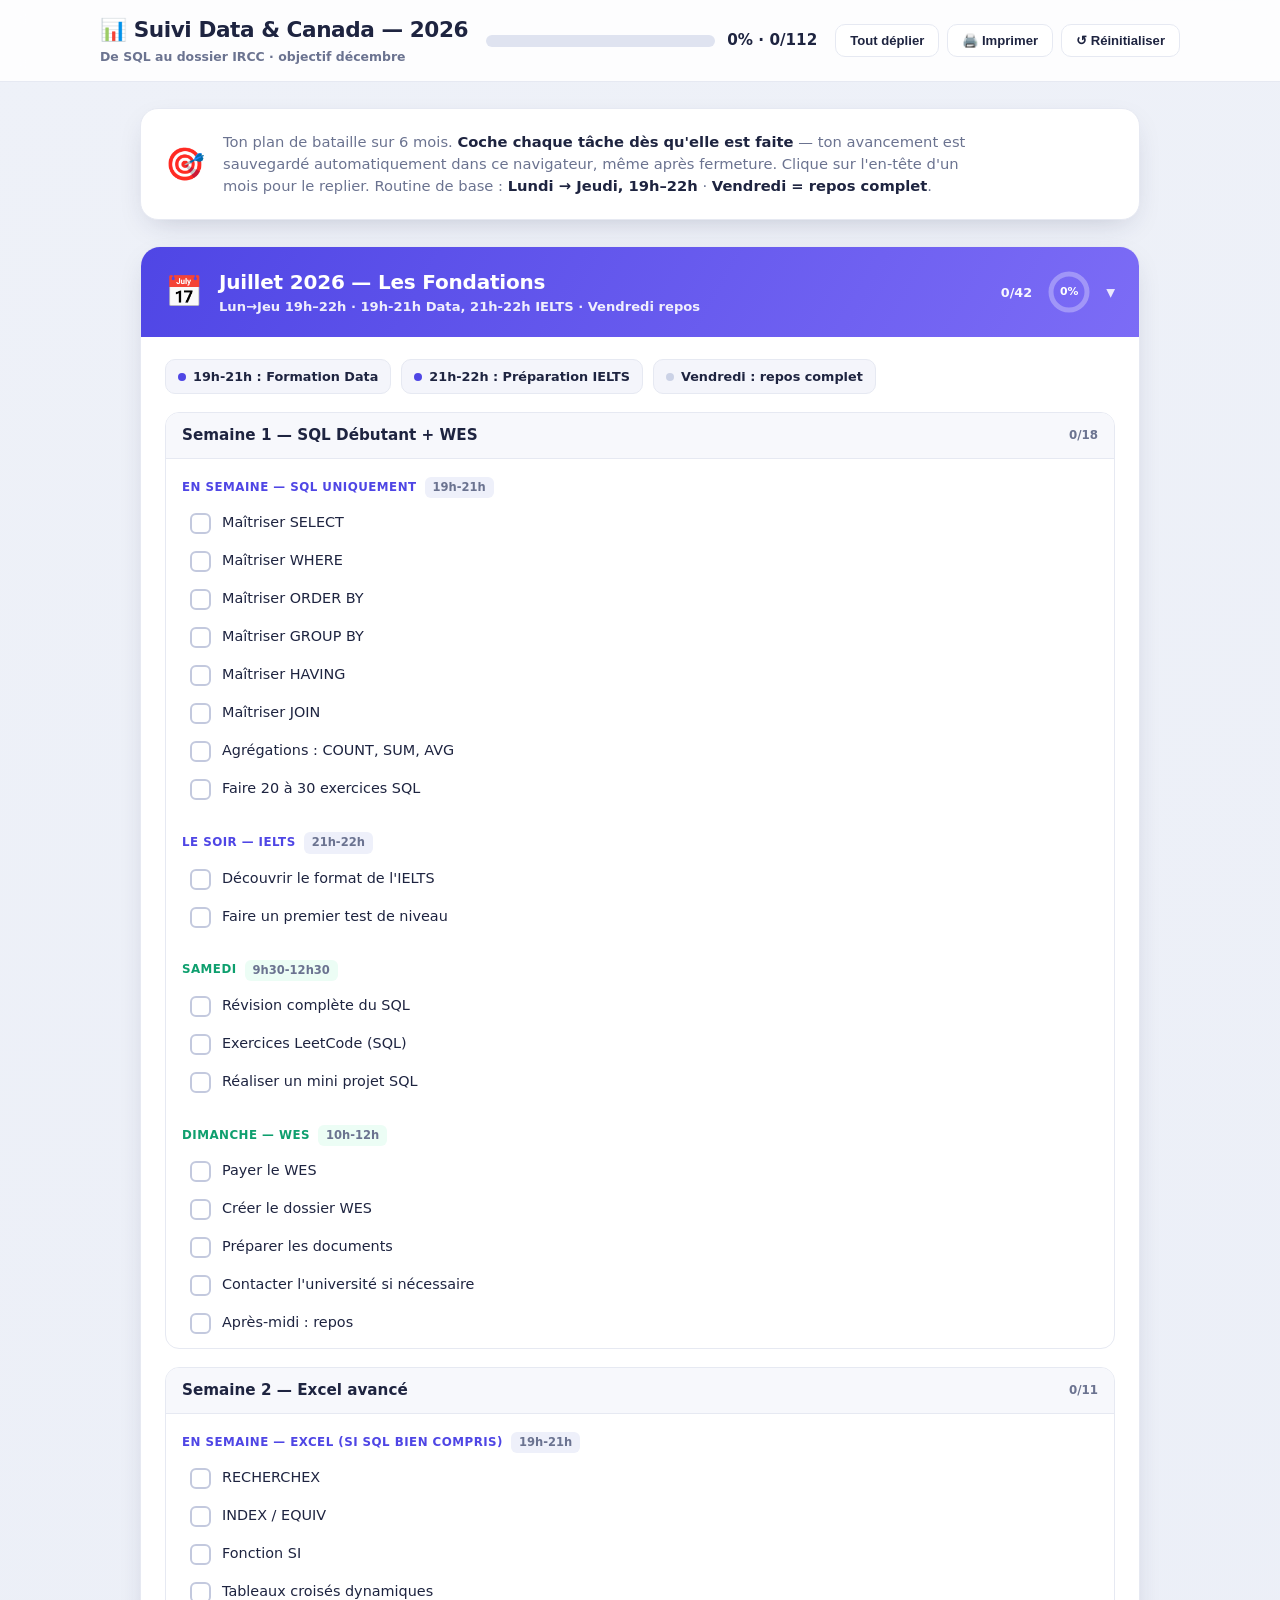
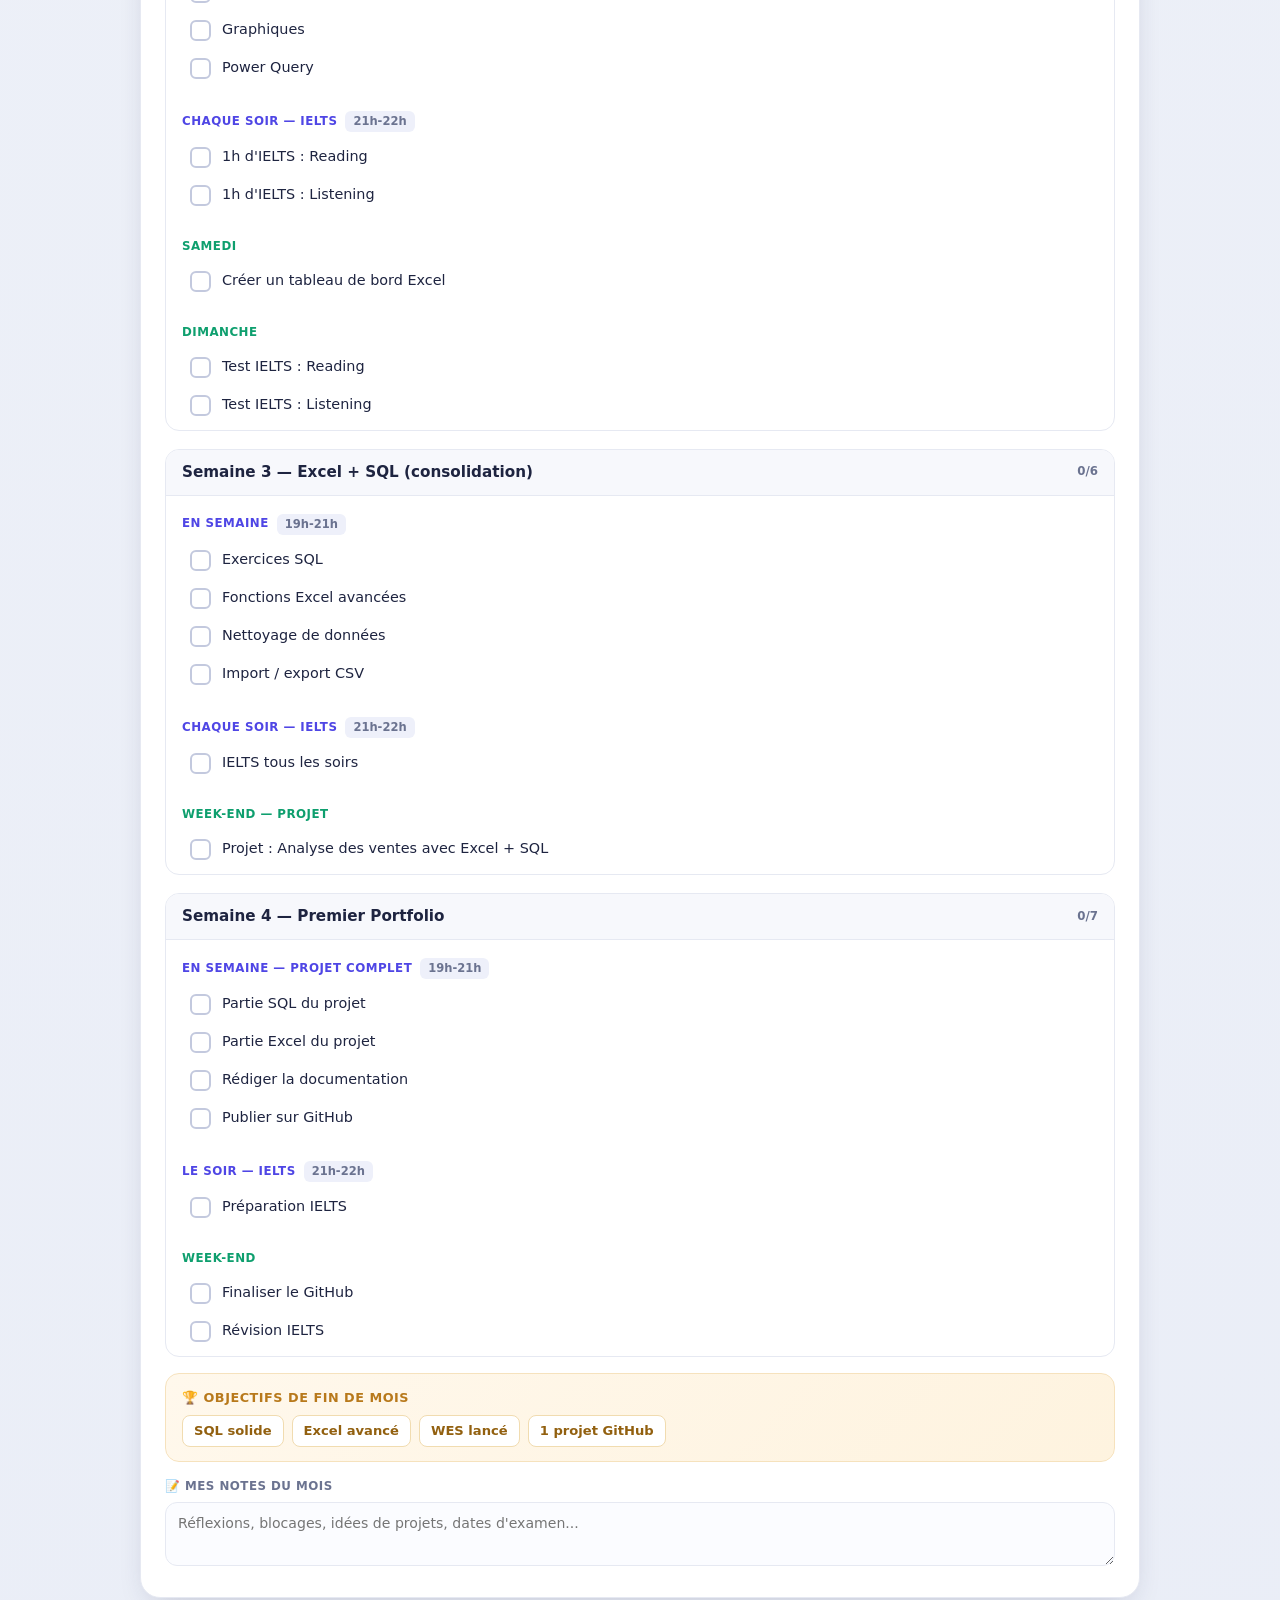
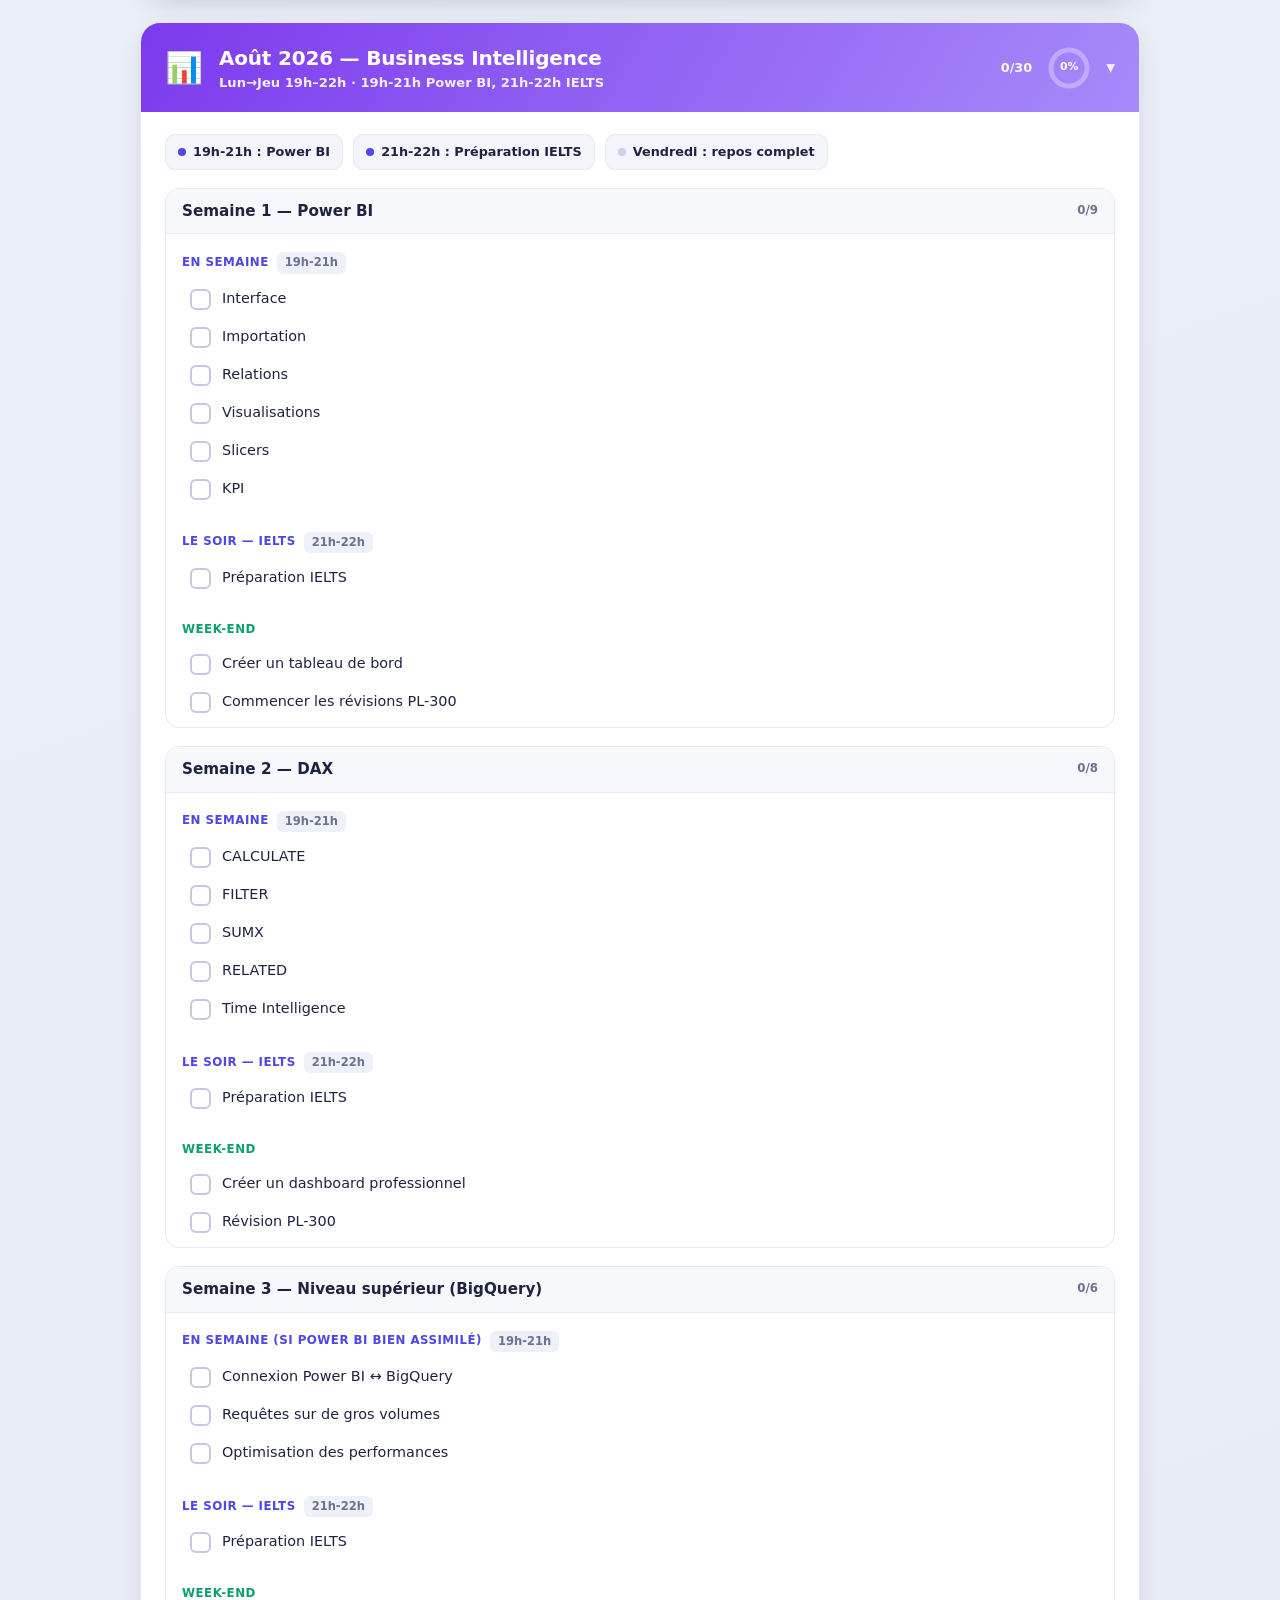
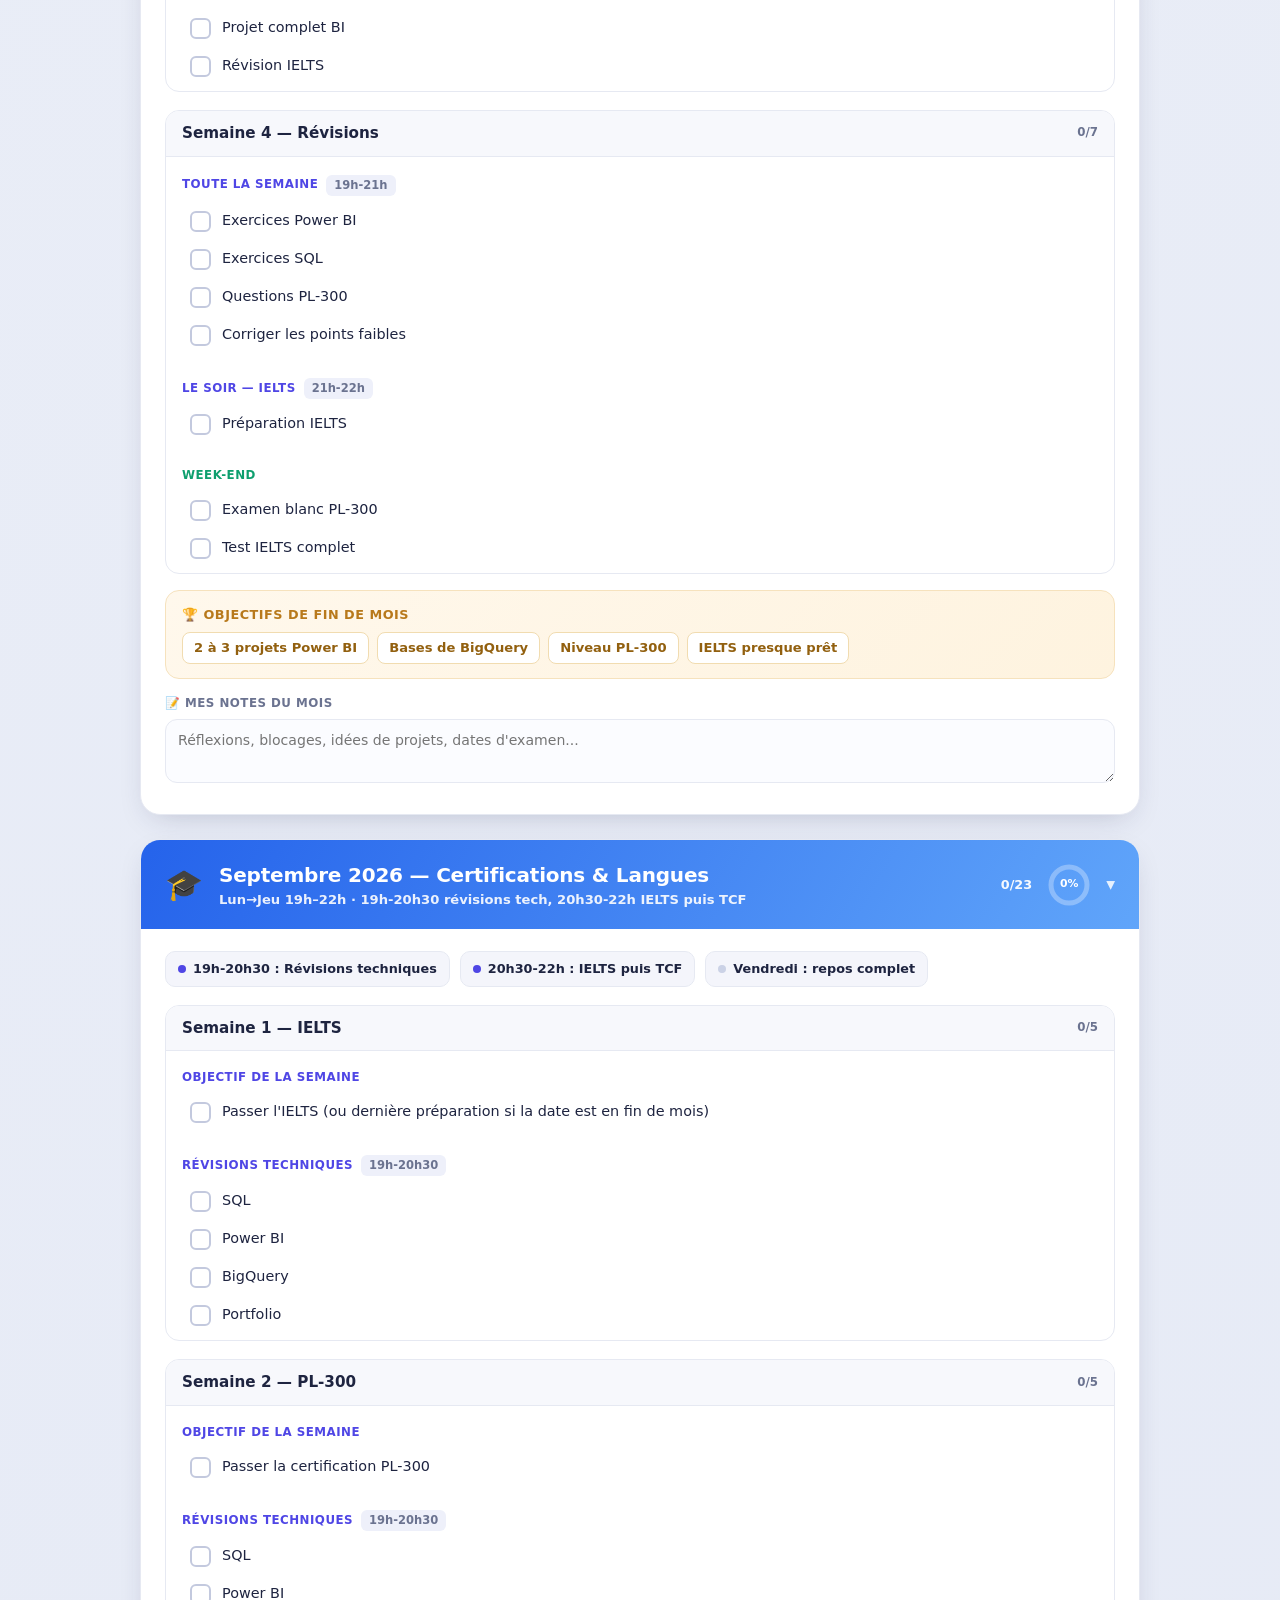
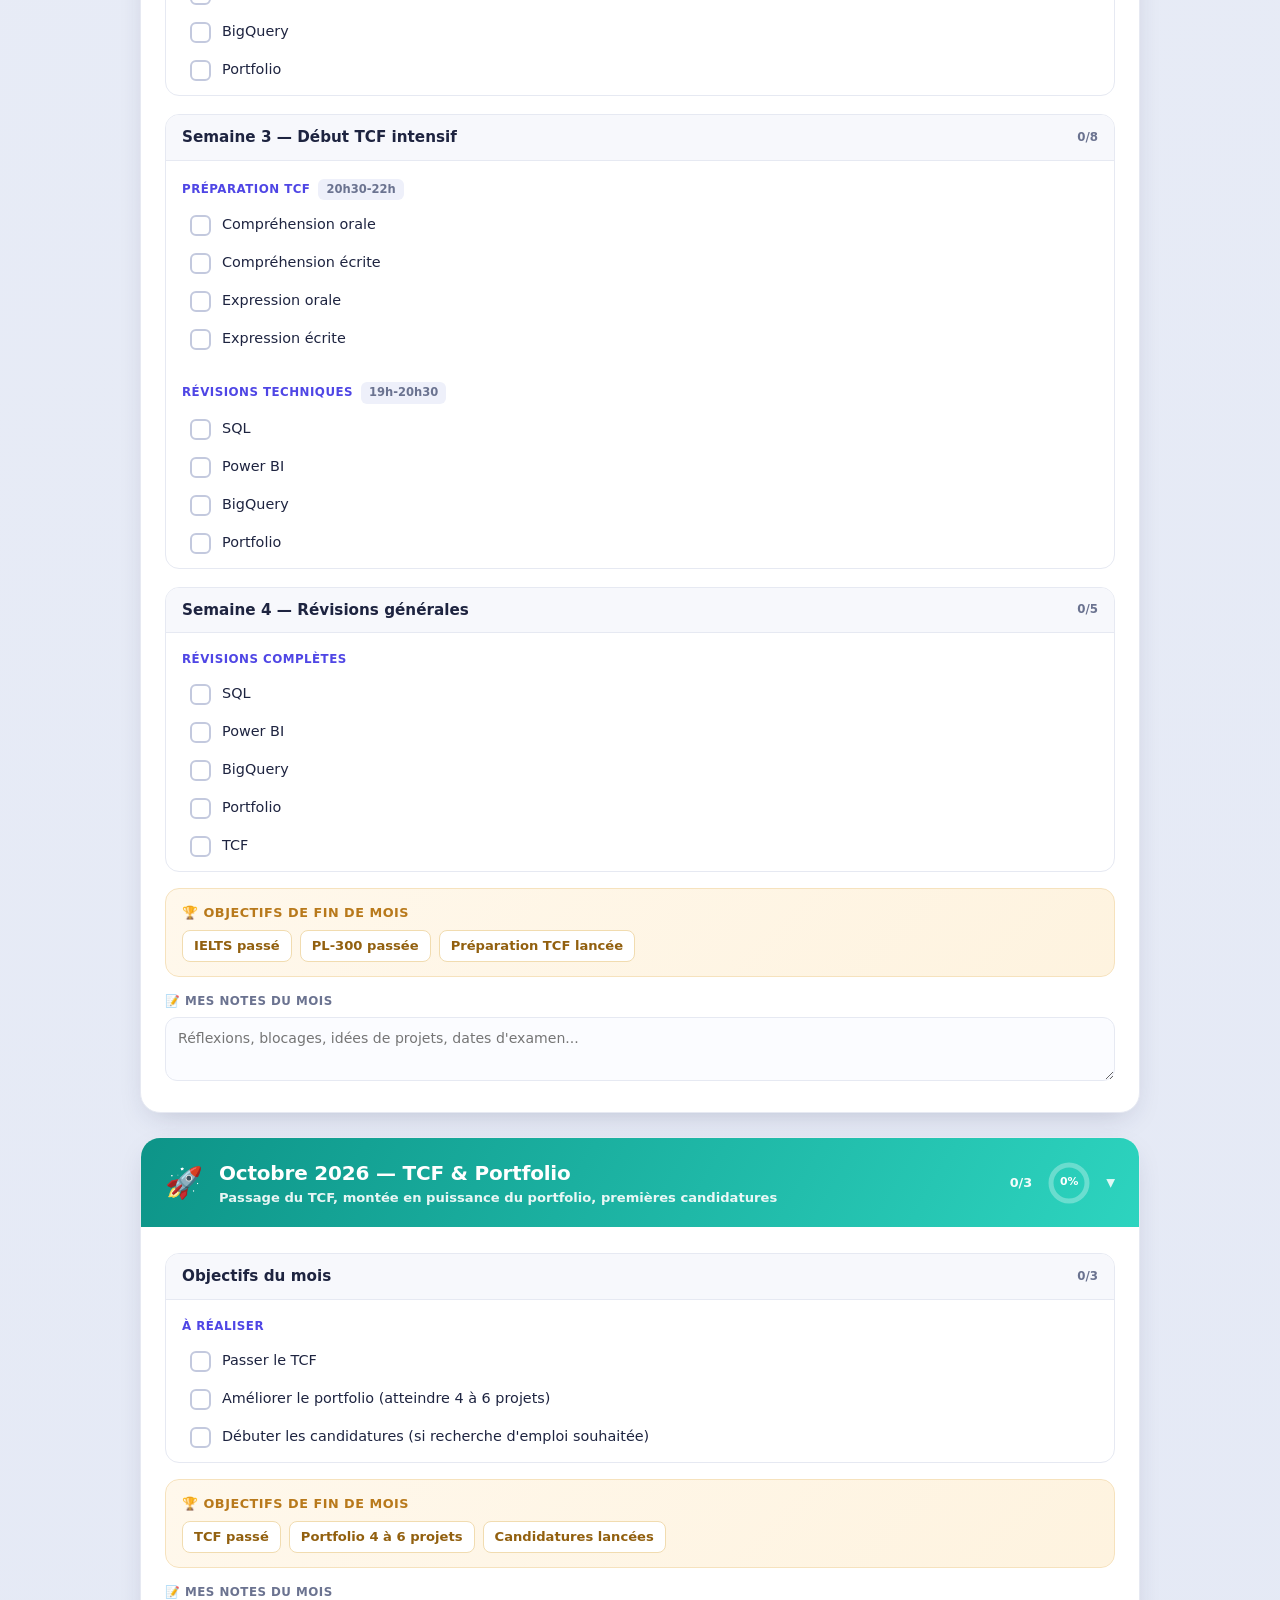
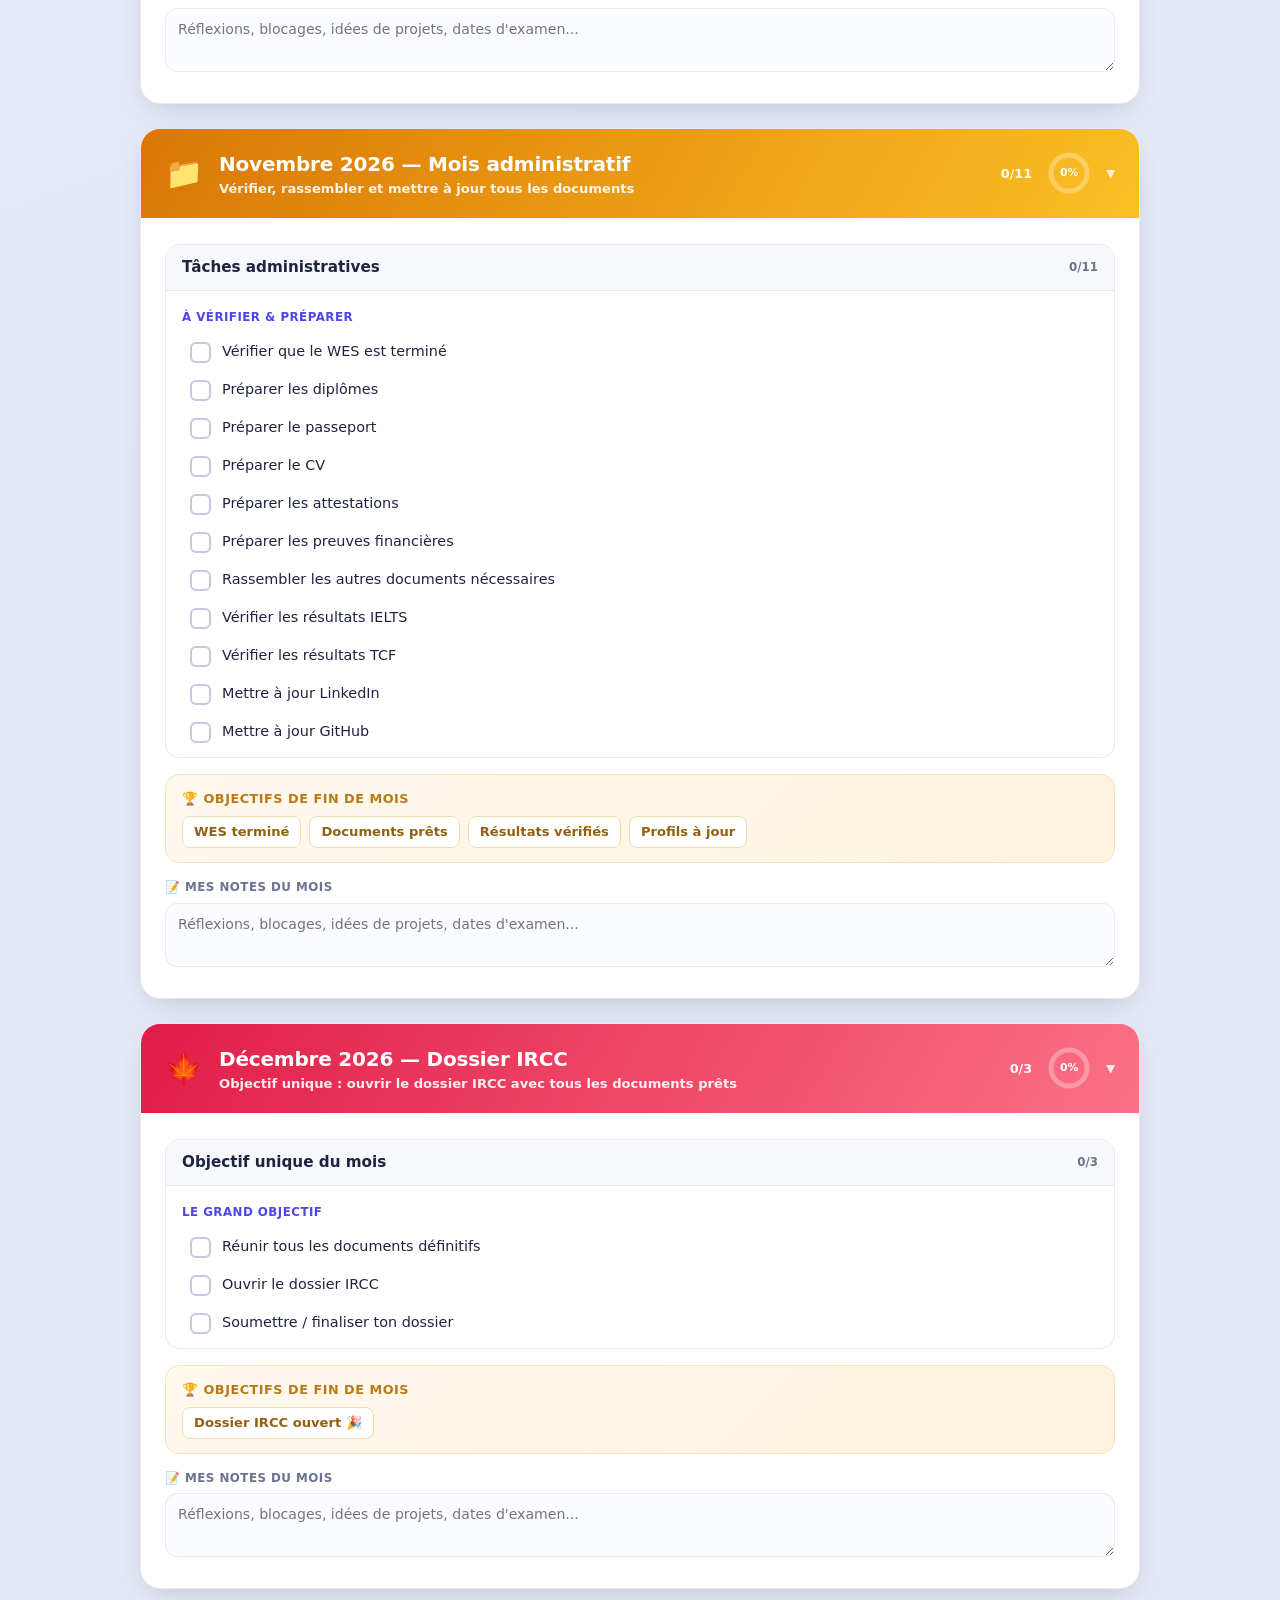
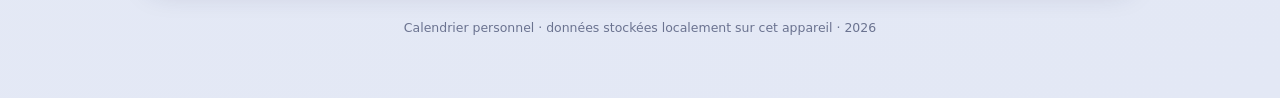
==== calendrier-suivi-2026.html @ 472b5d88 "Ajout du calendrier de suivi Data & Canada 2026 Co-Authored-By: Claude Opus 4.8 <noreply@anthropic.c" ====
<!DOCTYPE html>
<html lang="fr">
<head>
<meta charset="UTF-8">
<meta name="viewport" content="width=device-width, initial-scale=1.0">
<title>Calendrier de suivi — Data & Canada 2026</title>
<style>
  :root{
    --bg:#eef1f8;
    --bg2:#e3e8f5;
    --card:#ffffff;
    --ink:#1e2440;
    --muted:#6b7390;
    --line:#e6e9f2;
    --indigo:#4f46e5;
    --gold:#f59e0b;
    --green:#10b981;
    --green-soft:#ecfdf5;
    --shadow:0 10px 30px -12px rgba(34,40,80,.25);
  }
  *{box-sizing:border-box;margin:0;padding:0}
  body{
    font-family:'Segoe UI',system-ui,-apple-system,Roboto,Arial,sans-serif;
    background:linear-gradient(160deg,var(--bg),var(--bg2));
    color:var(--ink);
    line-height:1.5;
    padding-bottom:60px;
    -webkit-font-smoothing:antialiased;
  }

  /* ===== Top bar ===== */
  .topbar{
    position:sticky;top:0;z-index:50;
    background:rgba(255,255,255,.85);
    backdrop-filter:blur(12px);
    border-bottom:1px solid var(--line);
    padding:14px clamp(16px,4vw,40px);
  }
  .topbar-inner{max-width:1080px;margin:0 auto;display:flex;align-items:center;gap:18px;flex-wrap:wrap}
  .brand{display:flex;flex-direction:column;gap:2px;margin-right:auto}
  .brand h1{font-size:clamp(1rem,2.6vw,1.35rem);font-weight:800;letter-spacing:-.02em}
  .brand span{font-size:.78rem;color:var(--muted);font-weight:600}
  .global-prog{display:flex;align-items:center;gap:12px;min-width:240px;flex:1}
  .bar{flex:1;height:12px;background:#dfe3f0;border-radius:99px;overflow:hidden}
  .bar > i{display:block;height:100%;width:0;border-radius:99px;
    background:linear-gradient(90deg,var(--indigo),#7c6cf6);transition:width .5s ease}
  .pct{font-weight:800;font-size:.95rem;min-width:78px;text-align:right;font-variant-numeric:tabular-nums}
  .actions{display:flex;gap:8px}
  .btn{border:1px solid var(--line);background:#fff;color:var(--ink);
    padding:8px 14px;border-radius:10px;font-weight:700;font-size:.82rem;cursor:pointer;
    transition:.15s;white-space:nowrap}
  .btn:hover{border-color:var(--indigo);color:var(--indigo)}
  .btn.danger:hover{border-color:#ef4444;color:#ef4444}

  /* ===== Layout ===== */
  .wrap{max-width:1080px;margin:26px auto 0;padding:0 clamp(16px,4vw,40px)}
  .intro{
    background:var(--card);border-radius:18px;padding:22px 24px;box-shadow:var(--shadow);
    border:1px solid var(--line);margin-bottom:26px;display:flex;gap:18px;flex-wrap:wrap;align-items:center}
  .intro .big{font-size:2rem}
  .intro p{color:var(--muted);font-size:.92rem;max-width:760px}
  .intro b{color:var(--ink)}

  /* ===== Month card ===== */
  .month{background:var(--card);border-radius:20px;box-shadow:var(--shadow);
    border:1px solid var(--line);margin-bottom:24px;overflow:hidden}
  .m-head{padding:20px 24px;color:#fff;cursor:pointer;display:flex;align-items:center;gap:16px;
    position:relative;user-select:none}
  .m-head .emoji{font-size:1.9rem}
  .m-title{flex:1}
  .m-title h2{font-size:1.25rem;font-weight:800;letter-spacing:-.01em}
  .m-title .sub{font-size:.82rem;opacity:.9;font-weight:600}
  .m-meta{display:flex;align-items:center;gap:14px}
  .m-count{font-size:.8rem;font-weight:700;opacity:.95;font-variant-numeric:tabular-nums;white-space:nowrap}
  .m-ring{position:relative;width:46px;height:46px;flex-shrink:0}
  .m-ring svg{transform:rotate(-90deg)}
  .m-ring .ringtxt{position:absolute;inset:0;display:flex;align-items:center;justify-content:center;
    font-size:.68rem;font-weight:800;color:#fff}
  .chev{transition:transform .3s;font-size:1.1rem;opacity:.85}
  .month.collapsed .chev{transform:rotate(-90deg)}
  .m-body{padding:8px 24px 24px}
  .month.collapsed .m-body{display:none}

  /* schedule + goals banners */
  .banner{display:flex;gap:10px;flex-wrap:wrap;margin:14px 0 4px}
  .chip{display:inline-flex;align-items:center;gap:7px;background:#f4f5fb;border:1px solid var(--line);
    border-radius:10px;padding:7px 12px;font-size:.8rem;font-weight:600;color:var(--ink)}
  .chip .dot{width:8px;height:8px;border-radius:99px;background:var(--indigo)}
  .chip.rest .dot{background:#cbd2e6}
  .goals{background:linear-gradient(135deg,#fff8ec,#fef3df);border:1px solid #f6e2bd;
    border-radius:14px;padding:14px 16px;margin-top:16px}
  .goals h4{font-size:.8rem;text-transform:uppercase;letter-spacing:.04em;color:#b8791b;margin-bottom:8px;
    display:flex;align-items:center;gap:7px}
  .goals ul{list-style:none;display:flex;flex-wrap:wrap;gap:8px}
  .goals li{font-size:.82rem;font-weight:700;color:#92600f;background:#fff;border:1px solid #f1dcb0;
    padding:5px 11px;border-radius:8px}

  /* week block */
  .week{margin-top:18px;border:1px solid var(--line);border-radius:14px;overflow:hidden}
  .w-head{background:#f7f8fc;padding:11px 16px;display:flex;align-items:center;gap:10px;
    border-bottom:1px solid var(--line)}
  .w-head h3{font-size:.95rem;font-weight:800;flex:1}
  .w-prog{font-size:.74rem;font-weight:700;color:var(--muted);font-variant-numeric:tabular-nums}
  .section{padding:6px 16px}
  .s-label{font-size:.74rem;font-weight:800;text-transform:uppercase;letter-spacing:.04em;
    color:var(--indigo);margin:12px 0 6px;display:flex;align-items:center;gap:8px}
  .s-label .time{color:var(--muted);font-weight:700;text-transform:none;letter-spacing:0;
    background:#eef0fa;padding:2px 8px;border-radius:6px;font-size:.72rem}
  .s-label.weekend{color:#0e9f6e}
  .s-label.weekend .time{background:var(--green-soft)}

  /* task row */
  .task{display:flex;align-items:flex-start;gap:11px;padding:8px 8px;border-radius:10px;cursor:pointer;
    transition:background .12s}
  .task:hover{background:#f6f7fc}
  .task input{display:none}
  .box{width:21px;height:21px;border:2px solid #c3c9de;border-radius:6px;flex-shrink:0;margin-top:1px;
    display:flex;align-items:center;justify-content:center;transition:.15s;background:#fff}
  .box svg{width:13px;height:13px;stroke:#fff;stroke-width:3.4;fill:none;
    stroke-dasharray:18;stroke-dashoffset:18;transition:stroke-dashoffset .2s}
  .task input:checked + .box{background:var(--green);border-color:var(--green)}
  .task input:checked + .box svg{stroke-dashoffset:0}
  .task .lbl{font-size:.9rem;transition:.15s}
  .task input:checked ~ .lbl{color:var(--muted);text-decoration:line-through;text-decoration-color:#b6bdd4}

  /* notes */
  .notes{margin-top:16px}
  .notes label{font-size:.74rem;font-weight:800;text-transform:uppercase;letter-spacing:.04em;
    color:var(--muted);display:block;margin-bottom:6px}
  .notes textarea{width:100%;border:1px solid var(--line);border-radius:12px;padding:12px;
    font-family:inherit;font-size:.88rem;resize:vertical;min-height:64px;color:var(--ink);background:#fbfcff}
  .notes textarea:focus{outline:none;border-color:var(--indigo)}

  .footer{text-align:center;color:var(--muted);font-size:.78rem;margin-top:30px}
  .saved-flash{position:fixed;bottom:20px;left:50%;transform:translateX(-50%) translateY(20px);
    background:var(--ink);color:#fff;padding:10px 18px;border-radius:99px;font-size:.82rem;font-weight:700;
    opacity:0;transition:.3s;pointer-events:none;z-index:100}
  .saved-flash.show{opacity:1;transform:translateX(-50%) translateY(0)}

  @media print{
    .topbar,.actions,.chev,.intro,.footer{display:none!important}
    body{background:#fff}
    .month.collapsed .m-body{display:block!important}
    .month{box-shadow:none;break-inside:avoid}
  }
  @media(max-width:560px){
    .global-prog{order:3;width:100%}
    .pct{min-width:60px}
  }
</style>
</head>
<body>

<div class="topbar">
  <div class="topbar-inner">
    <div class="brand">
      <h1>📊 Suivi Data &amp; Canada — 2026</h1>
      <span>De SQL au dossier IRCC · objectif décembre</span>
    </div>
    <div class="global-prog">
      <div class="bar"><i id="globalBar"></i></div>
      <div class="pct" id="globalPct">0%</div>
    </div>
    <div class="actions">
      <button class="btn" onclick="toggleAll(false)">Tout déplier</button>
      <button class="btn" onclick="window.print()">🖨️ Imprimer</button>
      <button class="btn danger" onclick="resetAll()">↺ Réinitialiser</button>
    </div>
  </div>
</div>

<div class="wrap">
  <div class="intro">
    <div class="big">🎯</div>
    <p>Ton plan de bataille sur 6 mois. <b>Coche chaque tâche dès qu'elle est faite</b> — ton avancement
    est sauvegardé automatiquement dans ce navigateur, même après fermeture. Clique sur l'en-tête d'un mois
    pour le replier. Routine de base : <b>Lundi → Jeudi, 19h–22h</b> · <b>Vendredi = repos complet</b>.</p>
  </div>

  <div id="calendar"></div>

  <div class="footer">Calendrier personnel · données stockées localement sur cet appareil · 2026</div>
</div>

<div class="saved-flash" id="flash">✓ Enregistré</div>

<script>
/* ============ DONNÉES DU PLAN ============ */
const COLORS = {
  jul:["#4f46e5","#7c6cf6"], aug:["#7c3aed","#a78bfa"], sep:["#2563eb","#60a5fa"],
  oct:["#0d9488","#2dd4bf"], nov:["#d97706","#fbbf24"], dec:["#e11d48","#fb7185"]
};

const MONTHS = [
{
  id:"jul", emoji:"📅", name:"Juillet 2026 — Les Fondations",
  sub:"Lun→Jeu 19h–22h · 19h-21h Data, 21h-22h IELTS · Vendredi repos",
  schedule:[ {t:"19h-21h : Formation Data"}, {t:"21h-22h : Préparation IELTS"}, {t:"Vendredi : repos complet", rest:true} ],
  goals:["SQL solide","Excel avancé","WES lancé","1 projet GitHub"],
  weeks:[
    { title:"Semaine 1 — SQL Débutant + WES", sections:[
      { label:"En semaine — SQL uniquement", time:"19h-21h", tasks:[
        "Maîtriser SELECT","Maîtriser WHERE","Maîtriser ORDER BY","Maîtriser GROUP BY",
        "Maîtriser HAVING","Maîtriser JOIN","Agrégations : COUNT, SUM, AVG","Faire 20 à 30 exercices SQL"]},
      { label:"Le soir — IELTS", time:"21h-22h", tasks:[
        "Découvrir le format de l'IELTS","Faire un premier test de niveau"]},
      { label:"Samedi", time:"9h30-12h30", weekend:true, tasks:[
        "Révision complète du SQL","Exercices LeetCode (SQL)","Réaliser un mini projet SQL"]},
      { label:"Dimanche — WES", time:"10h-12h", weekend:true, tasks:[
        "Payer le WES","Créer le dossier WES","Préparer les documents","Contacter l'université si nécessaire",
        "Après-midi : repos"]}
    ]},
    { title:"Semaine 2 — Excel avancé", sections:[
      { label:"En semaine — Excel (si SQL bien compris)", time:"19h-21h", tasks:[
        "RECHERCHEX","INDEX / EQUIV","Fonction SI","Tableaux croisés dynamiques",
        "Graphiques","Power Query"]},
      { label:"Chaque soir — IELTS", time:"21h-22h", tasks:[
        "1h d'IELTS : Reading","1h d'IELTS : Listening"]},
      { label:"Samedi", weekend:true, tasks:["Créer un tableau de bord Excel"]},
      { label:"Dimanche", weekend:true, tasks:["Test IELTS : Reading","Test IELTS : Listening"]}
    ]},
    { title:"Semaine 3 — Excel + SQL (consolidation)", sections:[
      { label:"En semaine", time:"19h-21h", tasks:[
        "Exercices SQL","Fonctions Excel avancées","Nettoyage de données","Import / export CSV"]},
      { label:"Chaque soir — IELTS", time:"21h-22h", tasks:["IELTS tous les soirs"]},
      { label:"Week-end — Projet", weekend:true, tasks:[
        "Projet : Analyse des ventes avec Excel + SQL"]}
    ]},
    { title:"Semaine 4 — Premier Portfolio", sections:[
      { label:"En semaine — Projet complet", time:"19h-21h", tasks:[
        "Partie SQL du projet","Partie Excel du projet","Rédiger la documentation","Publier sur GitHub"]},
      { label:"Le soir — IELTS", time:"21h-22h", tasks:["Préparation IELTS"]},
      { label:"Week-end", weekend:true, tasks:["Finaliser le GitHub","Révision IELTS"]}
    ]}
  ]
},
{
  id:"aug", emoji:"📊", name:"Août 2026 — Business Intelligence",
  sub:"Lun→Jeu 19h–22h · 19h-21h Power BI, 21h-22h IELTS",
  schedule:[ {t:"19h-21h : Power BI"}, {t:"21h-22h : Préparation IELTS"}, {t:"Vendredi : repos complet", rest:true} ],
  goals:["2 à 3 projets Power BI","Bases de BigQuery","Niveau PL-300","IELTS presque prêt"],
  weeks:[
    { title:"Semaine 1 — Power BI", sections:[
      { label:"En semaine", time:"19h-21h", tasks:[
        "Interface","Importation","Relations","Visualisations","Slicers","KPI"]},
      { label:"Le soir — IELTS", time:"21h-22h", tasks:["Préparation IELTS"]},
      { label:"Week-end", weekend:true, tasks:[
        "Créer un tableau de bord","Commencer les révisions PL-300"]}
    ]},
    { title:"Semaine 2 — DAX", sections:[
      { label:"En semaine", time:"19h-21h", tasks:[
        "CALCULATE","FILTER","SUMX","RELATED","Time Intelligence"]},
      { label:"Le soir — IELTS", time:"21h-22h", tasks:["Préparation IELTS"]},
      { label:"Week-end", weekend:true, tasks:[
        "Créer un dashboard professionnel","Révision PL-300"]}
    ]},
    { title:"Semaine 3 — Niveau supérieur (BigQuery)", sections:[
      { label:"En semaine (si Power BI bien assimilé)", time:"19h-21h", tasks:[
        "Connexion Power BI ↔ BigQuery","Requêtes sur de gros volumes","Optimisation des performances"]},
      { label:"Le soir — IELTS", time:"21h-22h", tasks:["Préparation IELTS"]},
      { label:"Week-end", weekend:true, tasks:["Projet complet BI","Révision IELTS"]}
    ]},
    { title:"Semaine 4 — Révisions", sections:[
      { label:"Toute la semaine", time:"19h-21h", tasks:[
        "Exercices Power BI","Exercices SQL","Questions PL-300","Corriger les points faibles"]},
      { label:"Le soir — IELTS", time:"21h-22h", tasks:["Préparation IELTS"]},
      { label:"Week-end", weekend:true, tasks:["Examen blanc PL-300","Test IELTS complet"]}
    ]}
  ]
},
{
  id:"sep", emoji:"🎓", name:"Septembre 2026 — Certifications & Langues",
  sub:"Lun→Jeu 19h–22h · 19h-20h30 révisions tech, 20h30-22h IELTS puis TCF",
  schedule:[ {t:"19h-20h30 : Révisions techniques"}, {t:"20h30-22h : IELTS puis TCF"}, {t:"Vendredi : repos complet", rest:true} ],
  goals:["IELTS passé","PL-300 passée","Préparation TCF lancée"],
  weeks:[
    { title:"Semaine 1 — IELTS", sections:[
      { label:"Objectif de la semaine", tasks:[
        "Passer l'IELTS (ou dernière préparation si la date est en fin de mois)"]},
      { label:"Révisions techniques", time:"19h-20h30", tasks:[
        "SQL","Power BI","BigQuery","Portfolio"]}
    ]},
    { title:"Semaine 2 — PL-300", sections:[
      { label:"Objectif de la semaine", tasks:["Passer la certification PL-300"]},
      { label:"Révisions techniques", time:"19h-20h30", tasks:["SQL","Power BI","BigQuery","Portfolio"]}
    ]},
    { title:"Semaine 3 — Début TCF intensif", sections:[
      { label:"Préparation TCF", time:"20h30-22h", tasks:[
        "Compréhension orale","Compréhension écrite","Expression orale","Expression écrite"]},
      { label:"Révisions techniques", time:"19h-20h30", tasks:["SQL","Power BI","BigQuery","Portfolio"]}
    ]},
    { title:"Semaine 4 — Révisions générales", sections:[
      { label:"Révisions complètes", tasks:[
        "SQL","Power BI","BigQuery","Portfolio","TCF"]}
    ]}
  ]
},
{
  id:"oct", emoji:"🚀", name:"Octobre 2026 — TCF & Portfolio",
  sub:"Passage du TCF, montée en puissance du portfolio, premières candidatures",
  schedule:[],
  goals:["TCF passé","Portfolio 4 à 6 projets","Candidatures lancées"],
  weeks:[
    { title:"Objectifs du mois", sections:[
      { label:"À réaliser", tasks:[
        "Passer le TCF",
        "Améliorer le portfolio (atteindre 4 à 6 projets)",
        "Débuter les candidatures (si recherche d'emploi souhaitée)"]}
    ]}
  ]
},
{
  id:"nov", emoji:"📁", name:"Novembre 2026 — Mois administratif",
  sub:"Vérifier, rassembler et mettre à jour tous les documents",
  schedule:[],
  goals:["WES terminé","Documents prêts","Résultats vérifiés","Profils à jour"],
  weeks:[
    { title:"Tâches administratives", sections:[
      { label:"À vérifier & préparer", tasks:[
        "Vérifier que le WES est terminé",
        "Préparer les diplômes",
        "Préparer le passeport",
        "Préparer le CV",
        "Préparer les attestations",
        "Préparer les preuves financières",
        "Rassembler les autres documents nécessaires",
        "Vérifier les résultats IELTS",
        "Vérifier les résultats TCF",
        "Mettre à jour LinkedIn",
        "Mettre à jour GitHub"]}
    ]}
  ]
},
{
  id:"dec", emoji:"🍁", name:"Décembre 2026 — Dossier IRCC",
  sub:"Objectif unique : ouvrir le dossier IRCC avec tous les documents prêts",
  schedule:[],
  goals:["Dossier IRCC ouvert 🎉"],
  weeks:[
    { title:"Objectif unique du mois", sections:[
      { label:"Le grand objectif", tasks:[
        "Réunir tous les documents définitifs",
        "Ouvrir le dossier IRCC",
        "Soumettre / finaliser ton dossier"]}
    ]}
  ]
}
];

/* ============ STOCKAGE ============ */
const KEY="suivi2026", NKEY="suivi2026_notes";
let state = JSON.parse(localStorage.getItem(KEY) || "{}");
let notes = JSON.parse(localStorage.getItem(NKEY) || "{}");
const save = ()=>{ localStorage.setItem(KEY,JSON.stringify(state)); flash(); };
const saveNotes = ()=> localStorage.setItem(NKEY,JSON.stringify(notes));

let flashT;
function flash(){ const f=document.getElementById('flash'); f.classList.add('show');
  clearTimeout(flashT); flashT=setTimeout(()=>f.classList.remove('show'),1200); }

/* ============ RENDU ============ */
const CHECK = '<svg viewBox="0 0 24 24"><polyline points="4 12 10 18 20 6"/></svg>';

function ring(pct,c1,c2){
  const r=18, circ=2*Math.PI*r, off=circ*(1-pct/100);
  return `<div class="m-ring"><svg width="46" height="46">
    <circle cx="23" cy="23" r="${r}" fill="none" stroke="rgba(255,255,255,.3)" stroke-width="5"/>
    <circle cx="23" cy="23" r="${r}" fill="none" stroke="#fff" stroke-width="5"
      stroke-linecap="round" stroke-dasharray="${circ}" stroke-dashoffset="${off}"
      style="transition:stroke-dashoffset .5s"/>
  </svg><div class="ringtxt">${pct}%</div></div>`;
}

function build(){
  const root=document.getElementById('calendar');
  root.innerHTML="";
  MONTHS.forEach((m,mi)=>{
    const [c1,c2]=COLORS[m.id];
    const el=document.createElement('div');
    el.className="month"; el.dataset.month=mi;

    let html=`<div class="m-head" style="background:linear-gradient(120deg,${c1},${c2})" onclick="toggleMonth(${mi})">
      <span class="emoji">${m.emoji}</span>
      <div class="m-title"><h2>${m.name}</h2><div class="sub">${m.sub}</div></div>
      <div class="m-meta">
        <span class="m-count" id="cnt-${mi}"></span>
        <span id="ring-${mi}"></span>
        <span class="chev">▾</span>
      </div></div><div class="m-body">`;

    if(m.schedule.length){
      html+=`<div class="banner">`;
      m.schedule.forEach(s=> html+=`<span class="chip${s.rest?' rest':''}"><span class="dot"></span>${s.t}</span>`);
      html+=`</div>`;
    }

    m.weeks.forEach((w,wi)=>{
      html+=`<div class="week"><div class="w-head"><h3>${w.title}</h3>
        <span class="w-prog" id="wp-${mi}-${wi}"></span></div>`;
      w.sections.forEach((s,si)=>{
        html+=`<div class="section"><div class="s-label${s.weekend?' weekend':''}">${s.label}
          ${s.time?`<span class="time">${s.time}</span>`:''}</div>`;
        s.tasks.forEach((t,ti)=>{
          const id=`${mi}-${wi}-${si}-${ti}`;
          const ck=state[id]?'checked':'';
          html+=`<label class="task"><input type="checkbox" data-id="${id}" ${ck} onchange="onCheck(this)">
            <span class="box">${CHECK}</span><span class="lbl">${t}</span></label>`;
        });
        html+=`</div>`;
      });
      html+=`</div>`;
    });

    if(m.goals.length){
      html+=`<div class="goals"><h4>🏆 Objectifs de fin de mois</h4><ul>`;
      m.goals.forEach(g=> html+=`<li>${g}</li>`);
      html+=`</ul></div>`;
    }

    html+=`<div class="notes"><label>📝 Mes notes du mois</label>
      <textarea data-note="${m.id}" placeholder="Réflexions, blocages, idées de projets, dates d'examen...">${notes[m.id]||''}</textarea></div>`;

    html+=`</div>`;
    el.innerHTML=html;
    root.appendChild(el);
  });

  document.querySelectorAll('textarea[data-note]').forEach(t=>{
    t.addEventListener('input',()=>{ notes[t.dataset.note]=t.value; saveNotes(); });
  });
  updateAll();
}

/* ============ INTERACTIONS ============ */
function onCheck(box){
  const id=box.dataset.id;
  if(box.checked) state[id]=1; else delete state[id];
  save(); updateAll();
}

function allIds(){ return Array.from(document.querySelectorAll('input[data-id]')).map(i=>i.dataset.id); }

function updateAll(){
  const ids=allIds();
  const total=ids.length, done=ids.filter(i=>state[i]).length;
  const pct = total? Math.round(done/total*100):0;
  document.getElementById('globalBar').style.width=pct+"%";
  document.getElementById('globalPct').textContent=pct+"% · "+done+"/"+total;

  MONTHS.forEach((m,mi)=>{
    let mt=0,md=0;
    m.weeks.forEach((w,wi)=>{
      let wt=0,wd=0;
      w.sections.forEach((s,si)=> s.tasks.forEach((t,ti)=>{
        const id=`${mi}-${wi}-${si}-${ti}`; wt++; if(state[id]) wd++;
      }));
      mt+=wt; md+=wd;
      const wp=document.getElementById(`wp-${mi}-${wi}`);
      if(wp) wp.textContent=`${wd}/${wt}`;
    });
    const mpct= mt? Math.round(md/mt*100):0;
    document.getElementById(`cnt-${mi}`).textContent=`${md}/${mt}`;
    const [c1,c2]=COLORS[m.id];
    document.getElementById(`ring-${mi}`).innerHTML=ring(mpct,c1,c2);
  });
}

function toggleMonth(mi){
  document.querySelector(`.month[data-month="${mi}"]`).classList.toggle('collapsed');
}
let allCollapsed=false;
function toggleAll(force){
  allCollapsed = (force===undefined)? !allCollapsed : force;
  document.querySelectorAll('.month').forEach(el=> el.classList.toggle('collapsed',allCollapsed));
}
function resetAll(){
  if(confirm("Réinitialiser toutes les cases cochées ? (tes notes seront conservées)")){
    state={}; localStorage.removeItem(KEY);
    document.querySelectorAll('input[data-id]').forEach(i=>i.checked=false);
    updateAll();
  }
}

build();
</script>
</body>
</html>
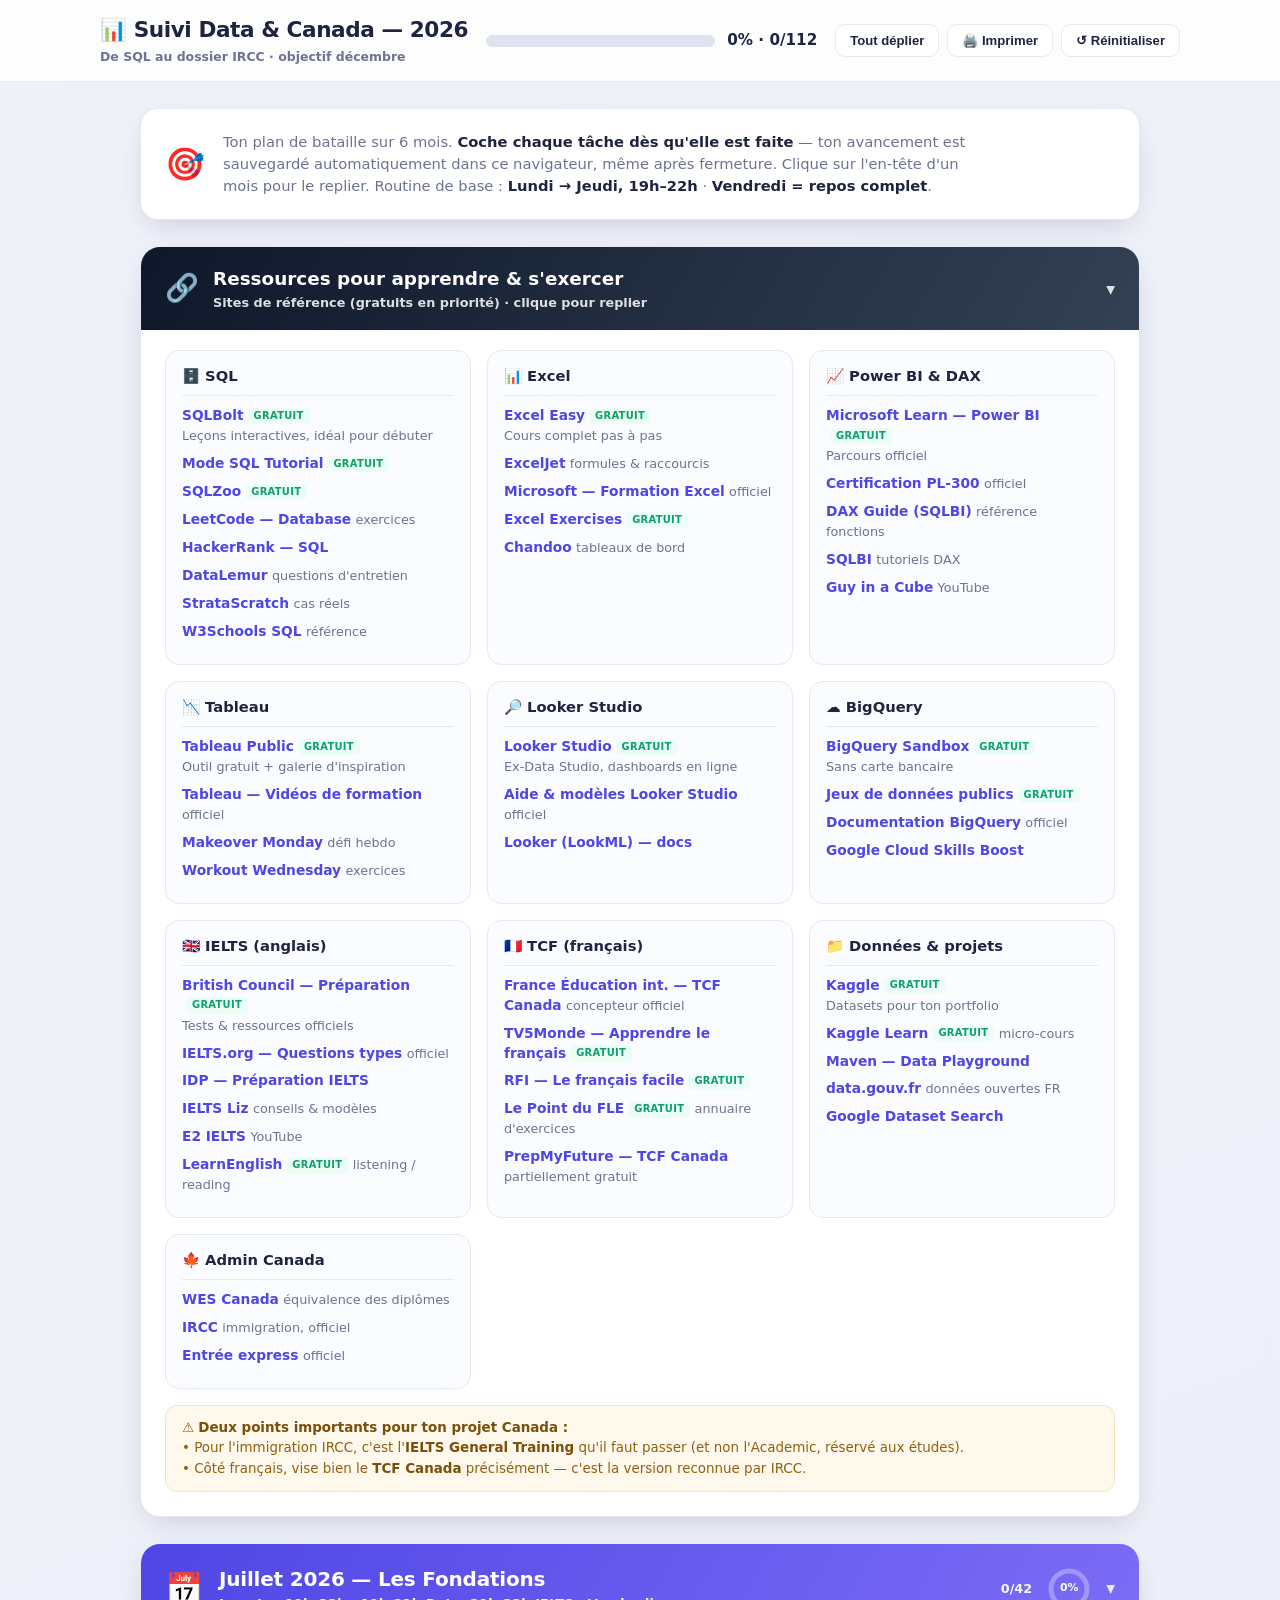
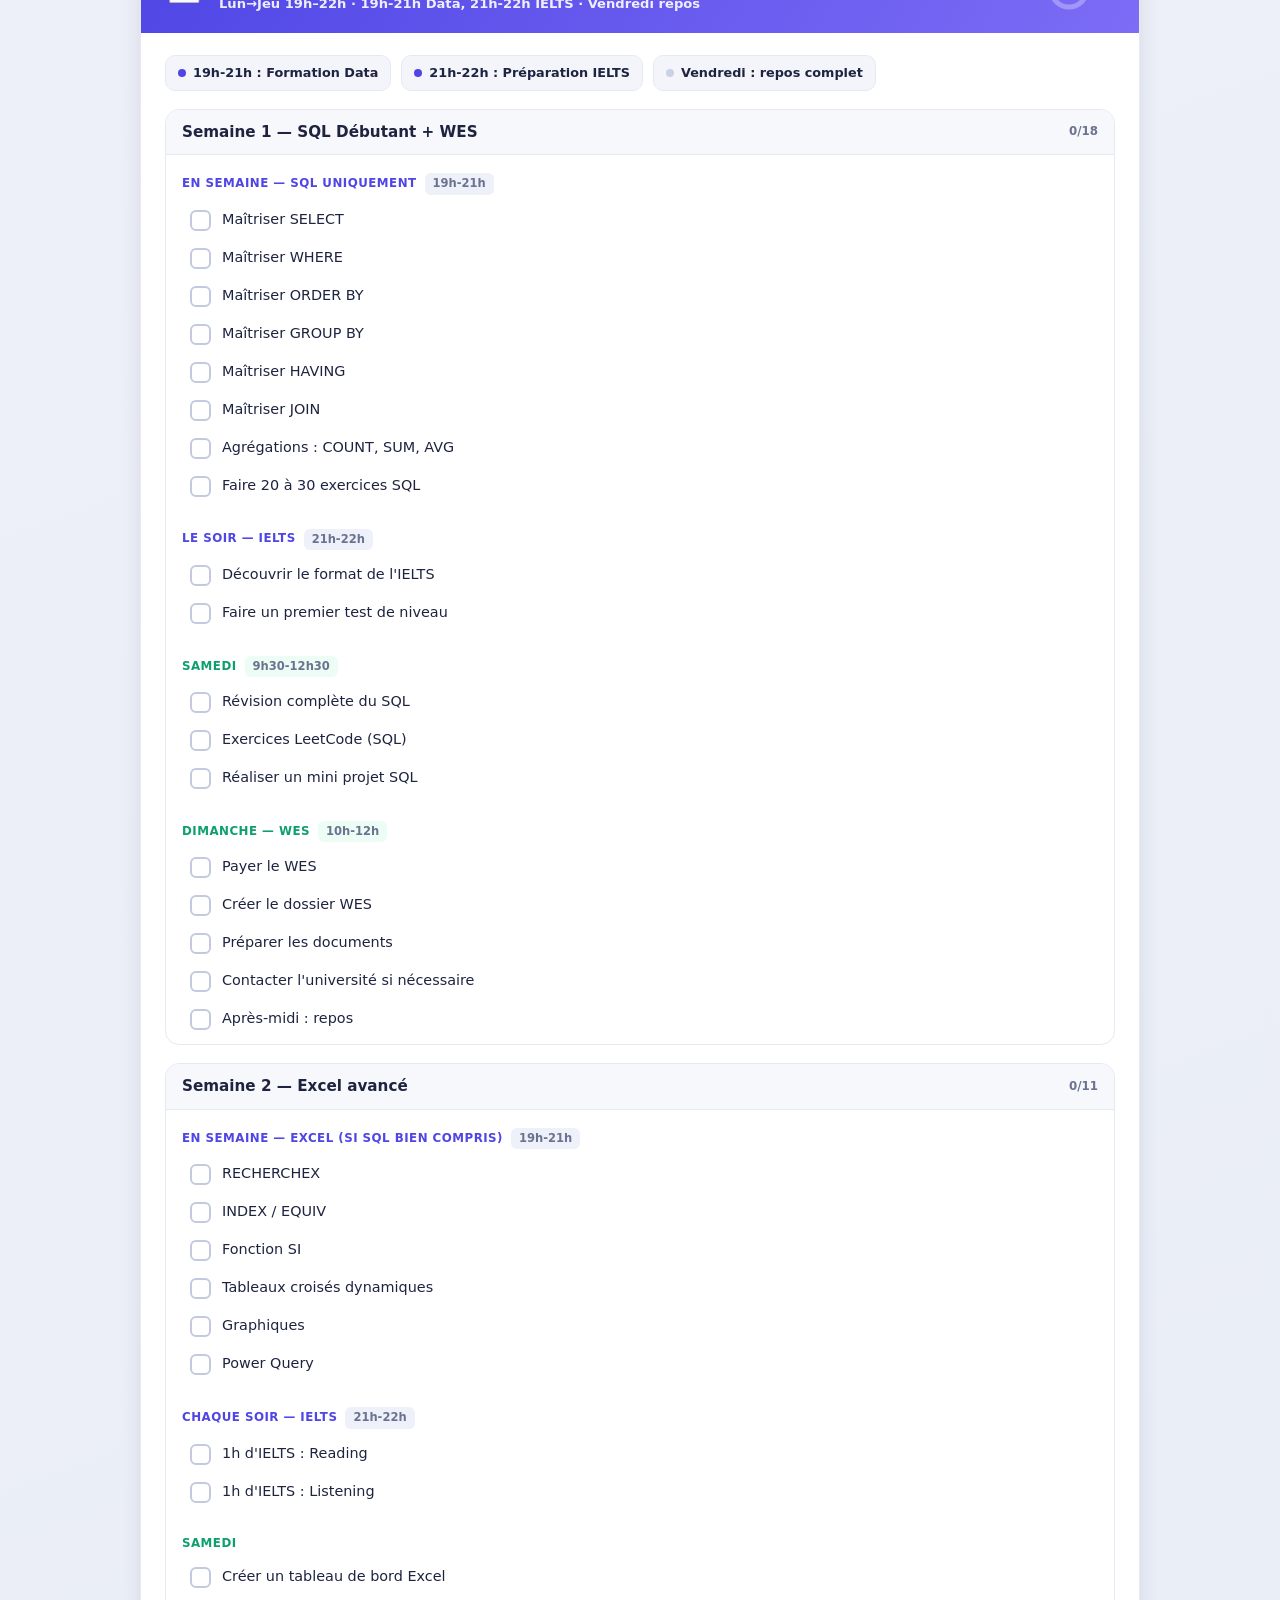
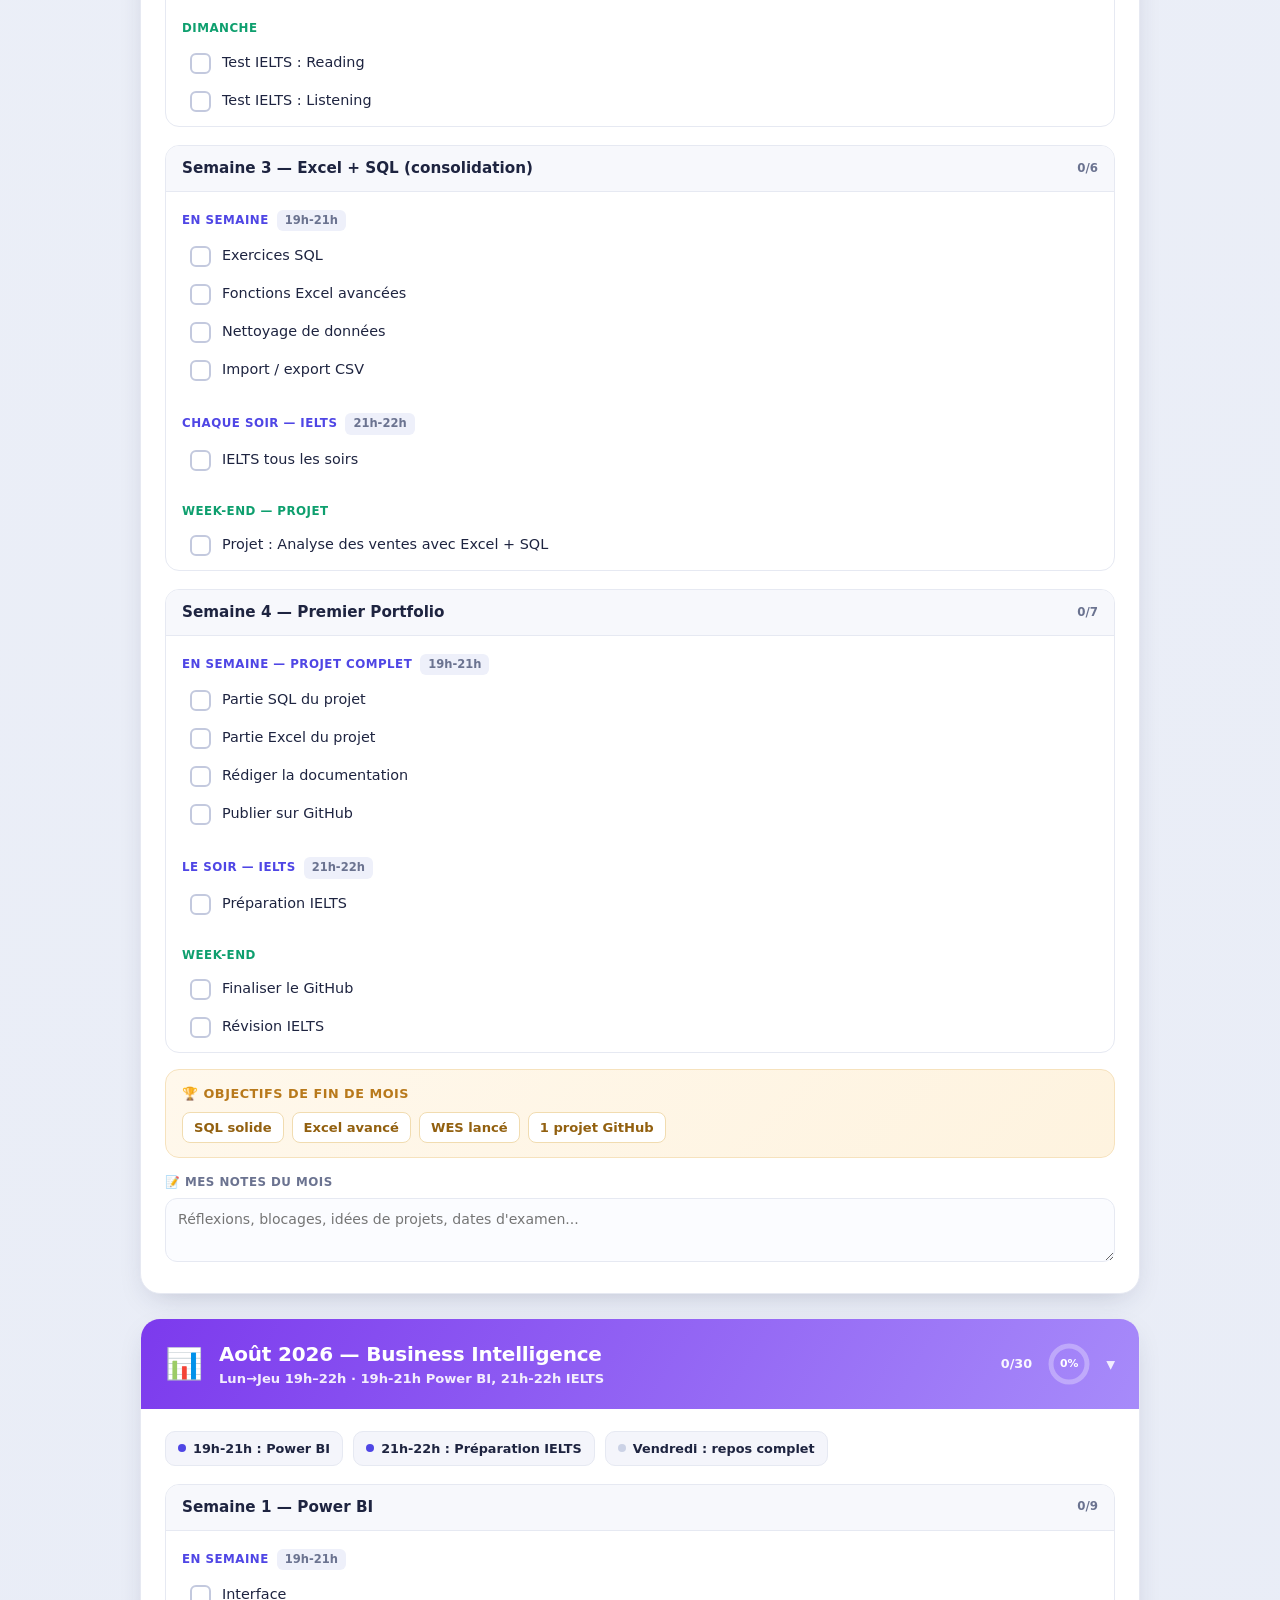
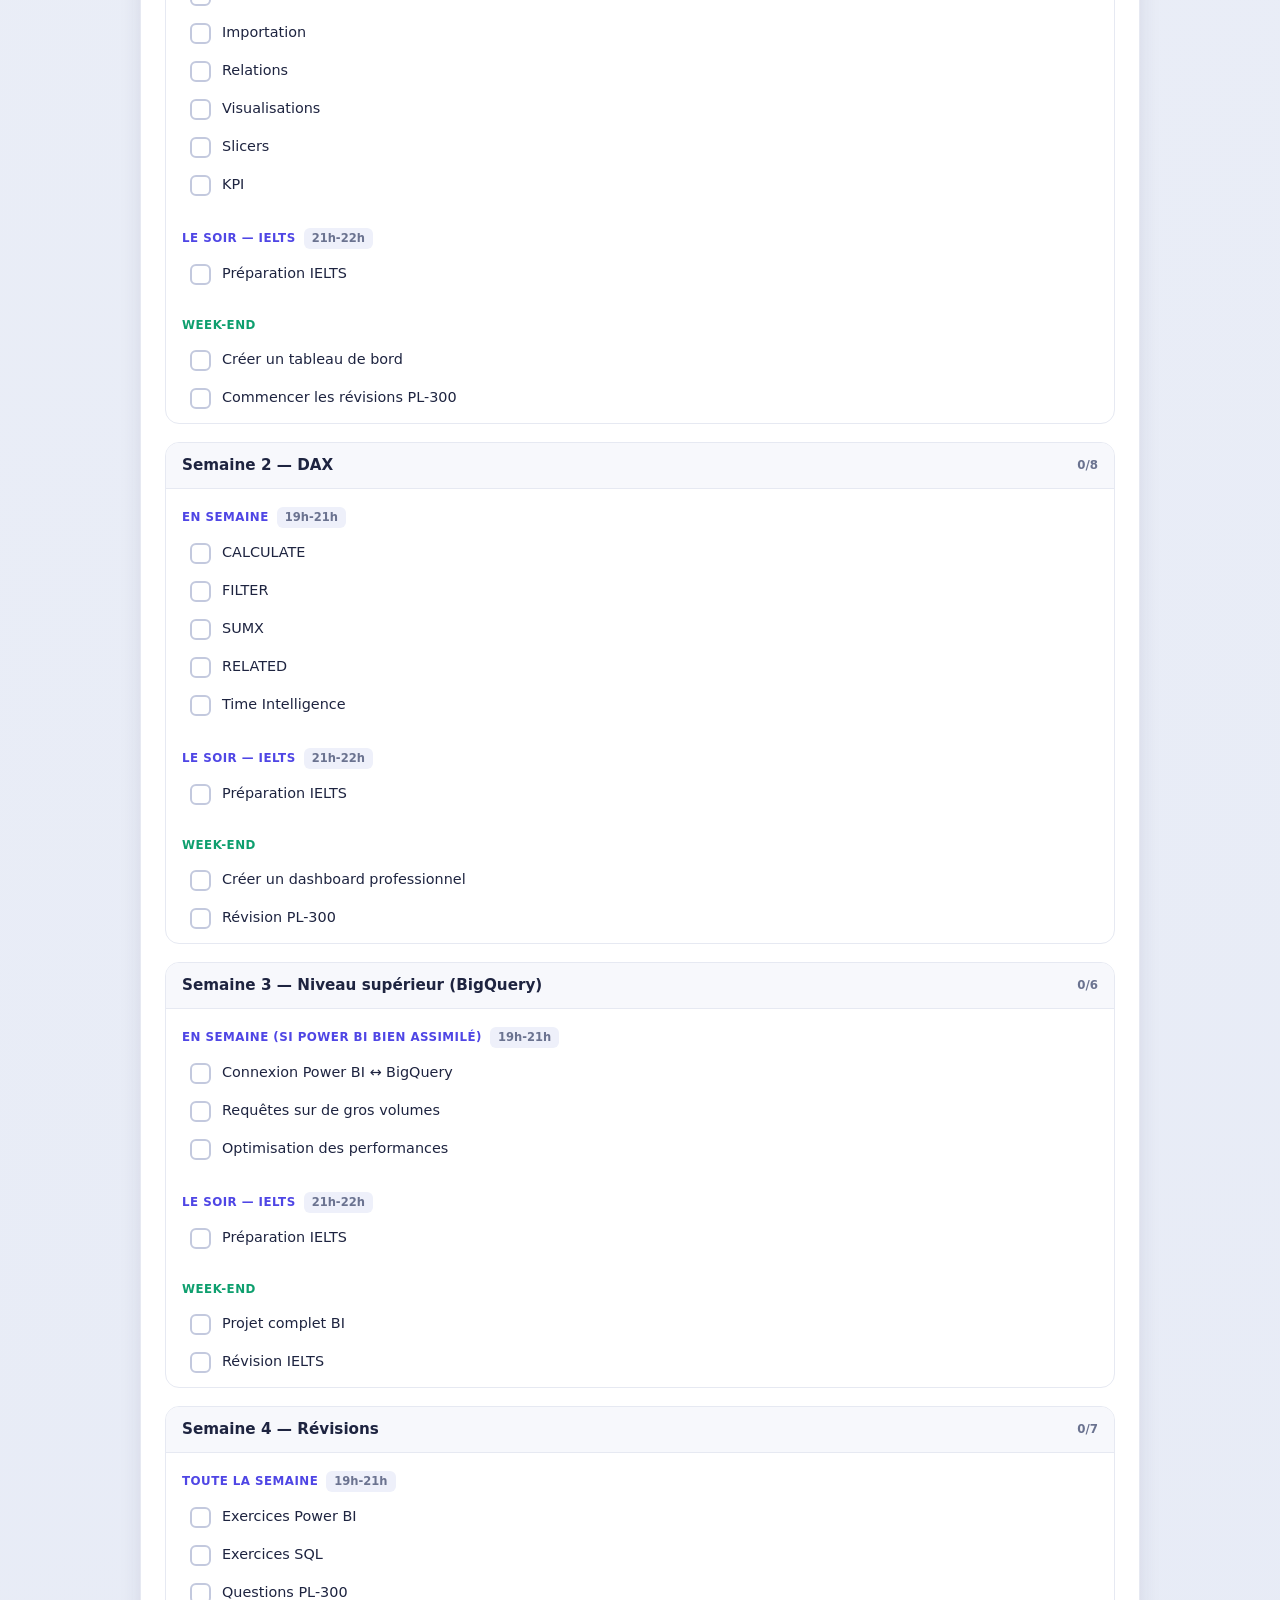
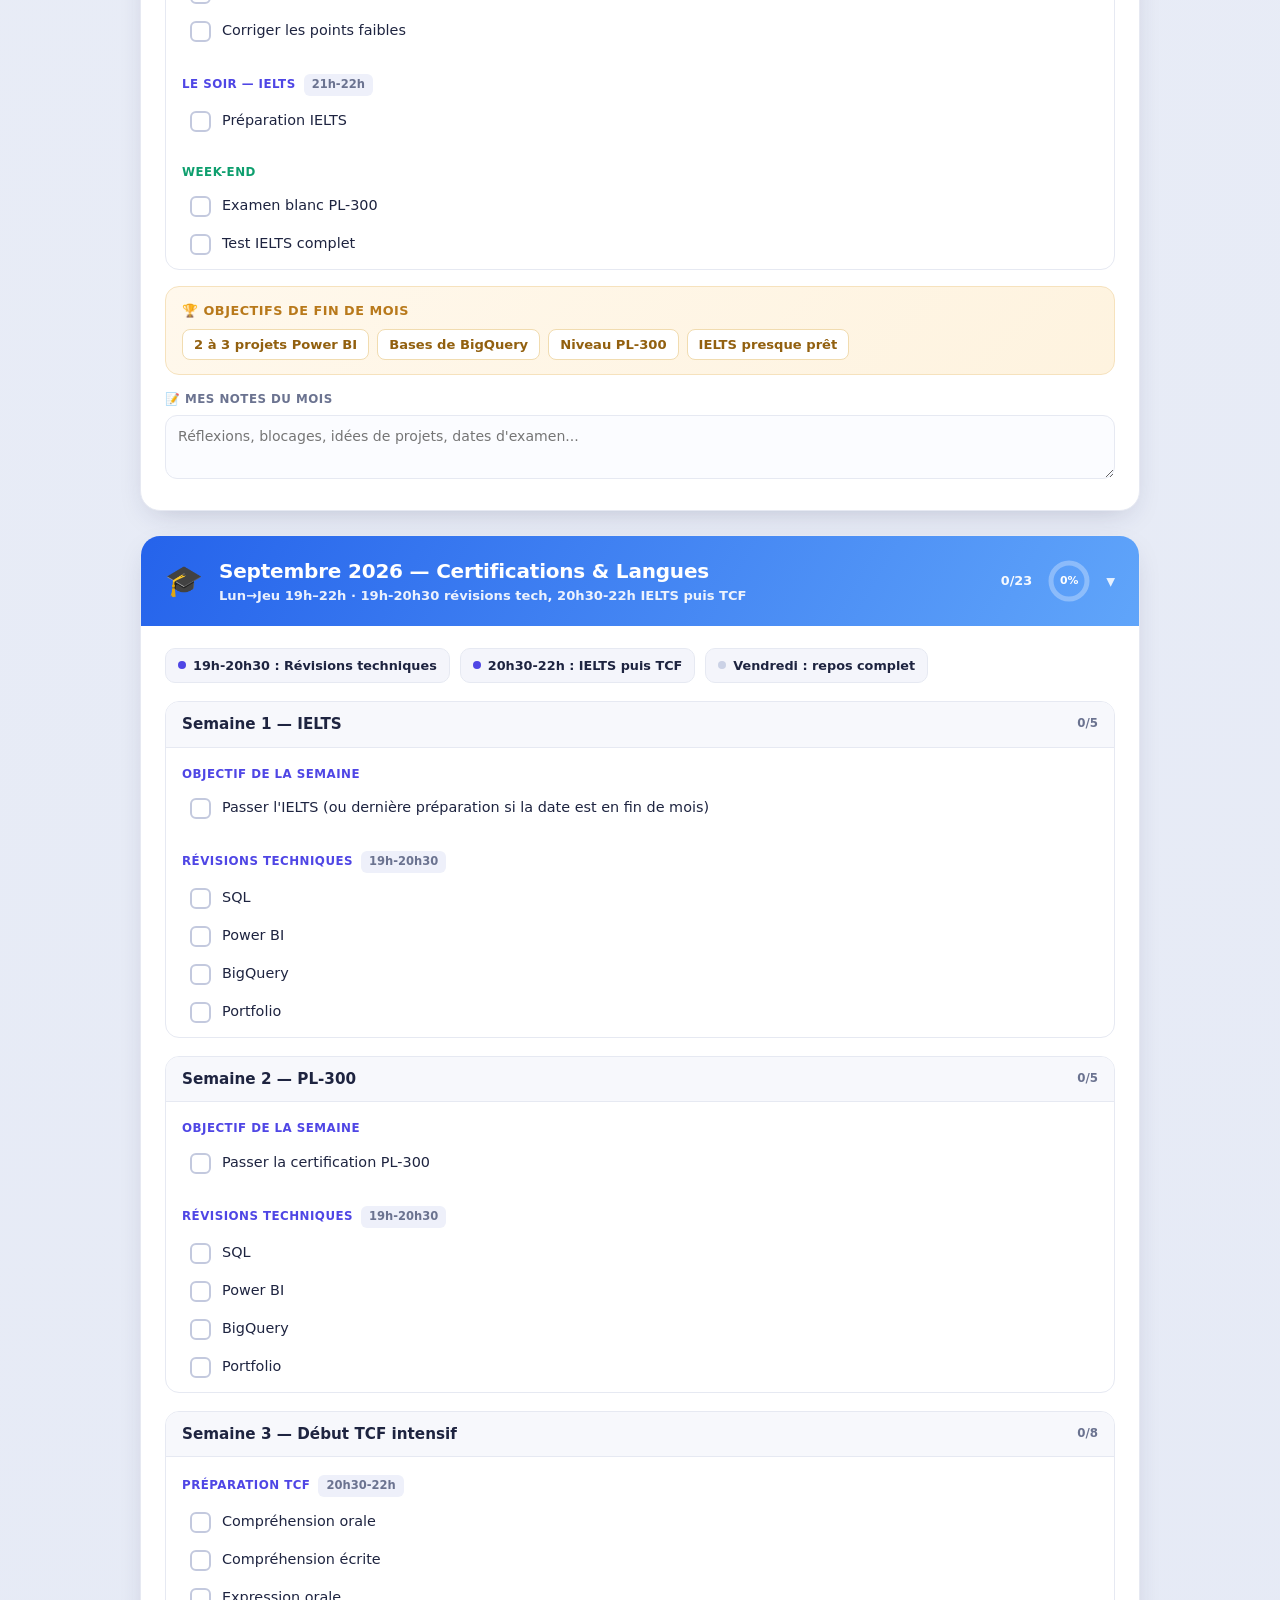
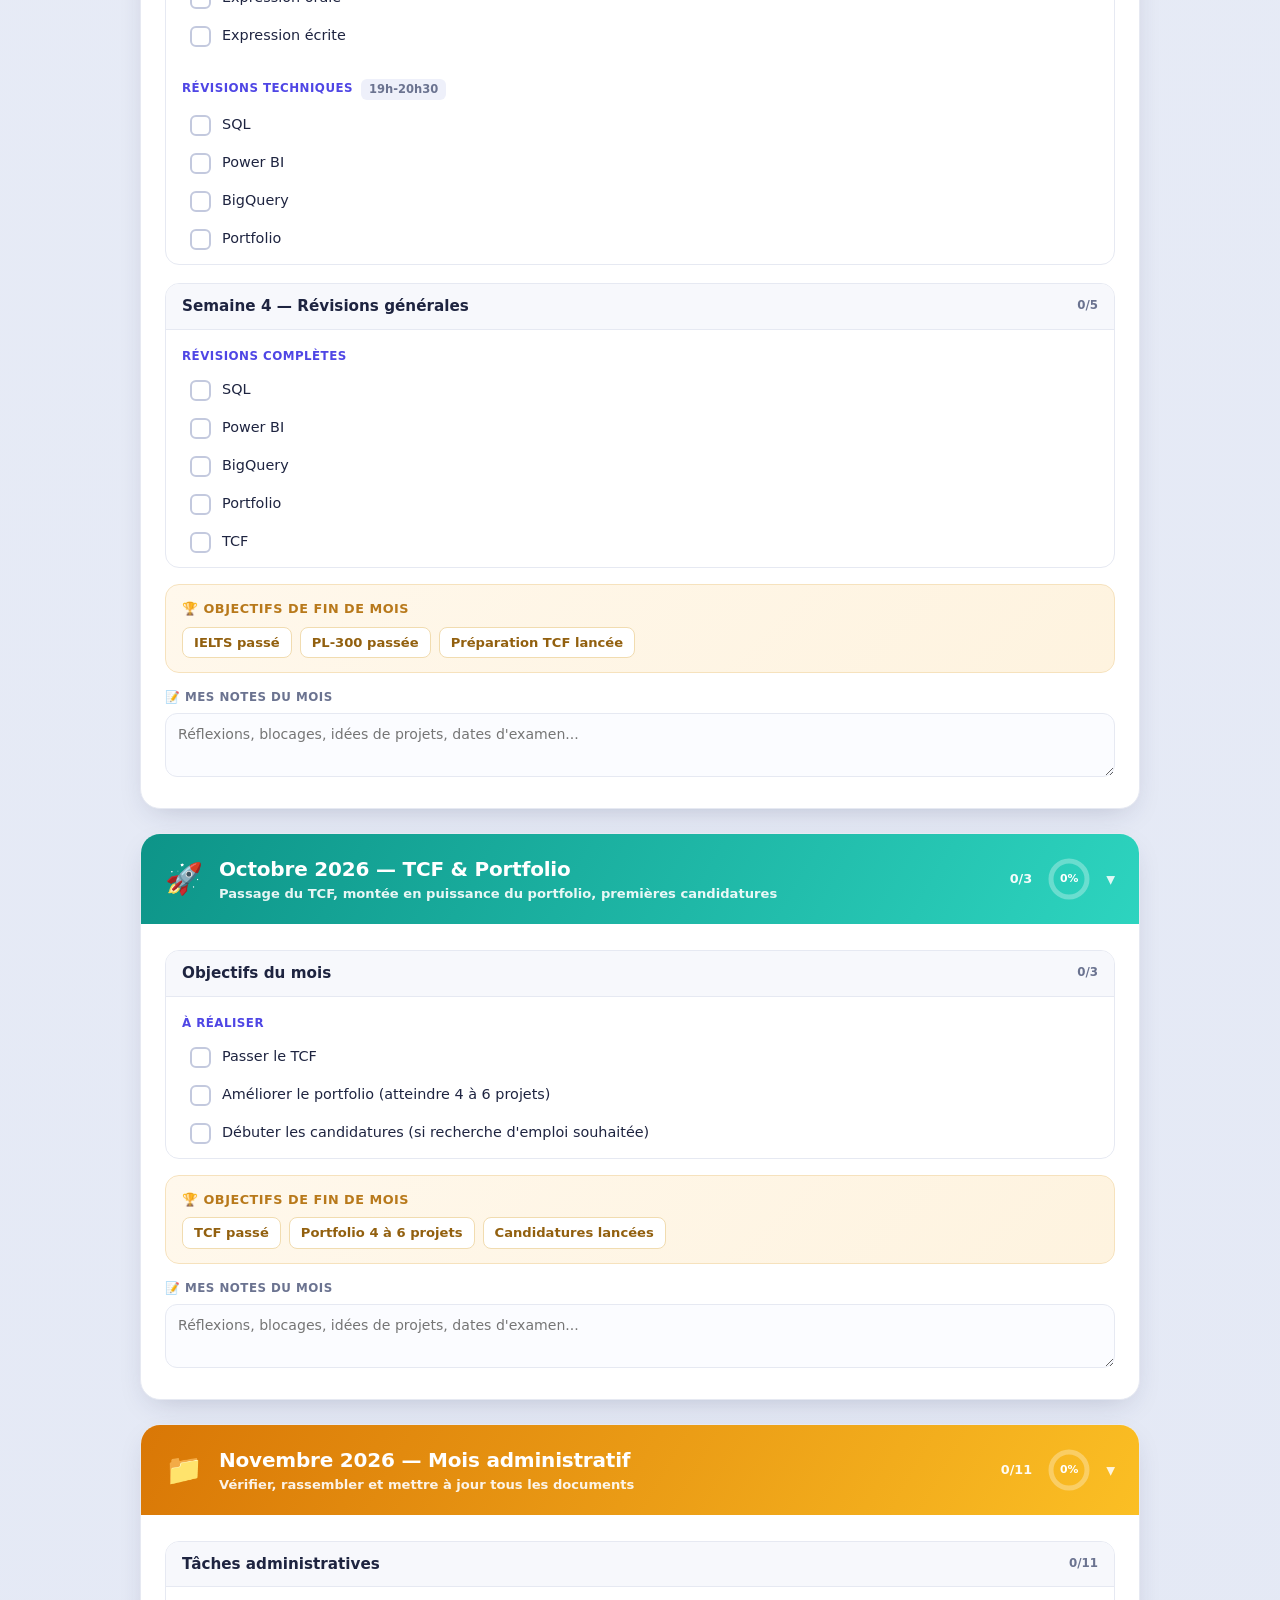
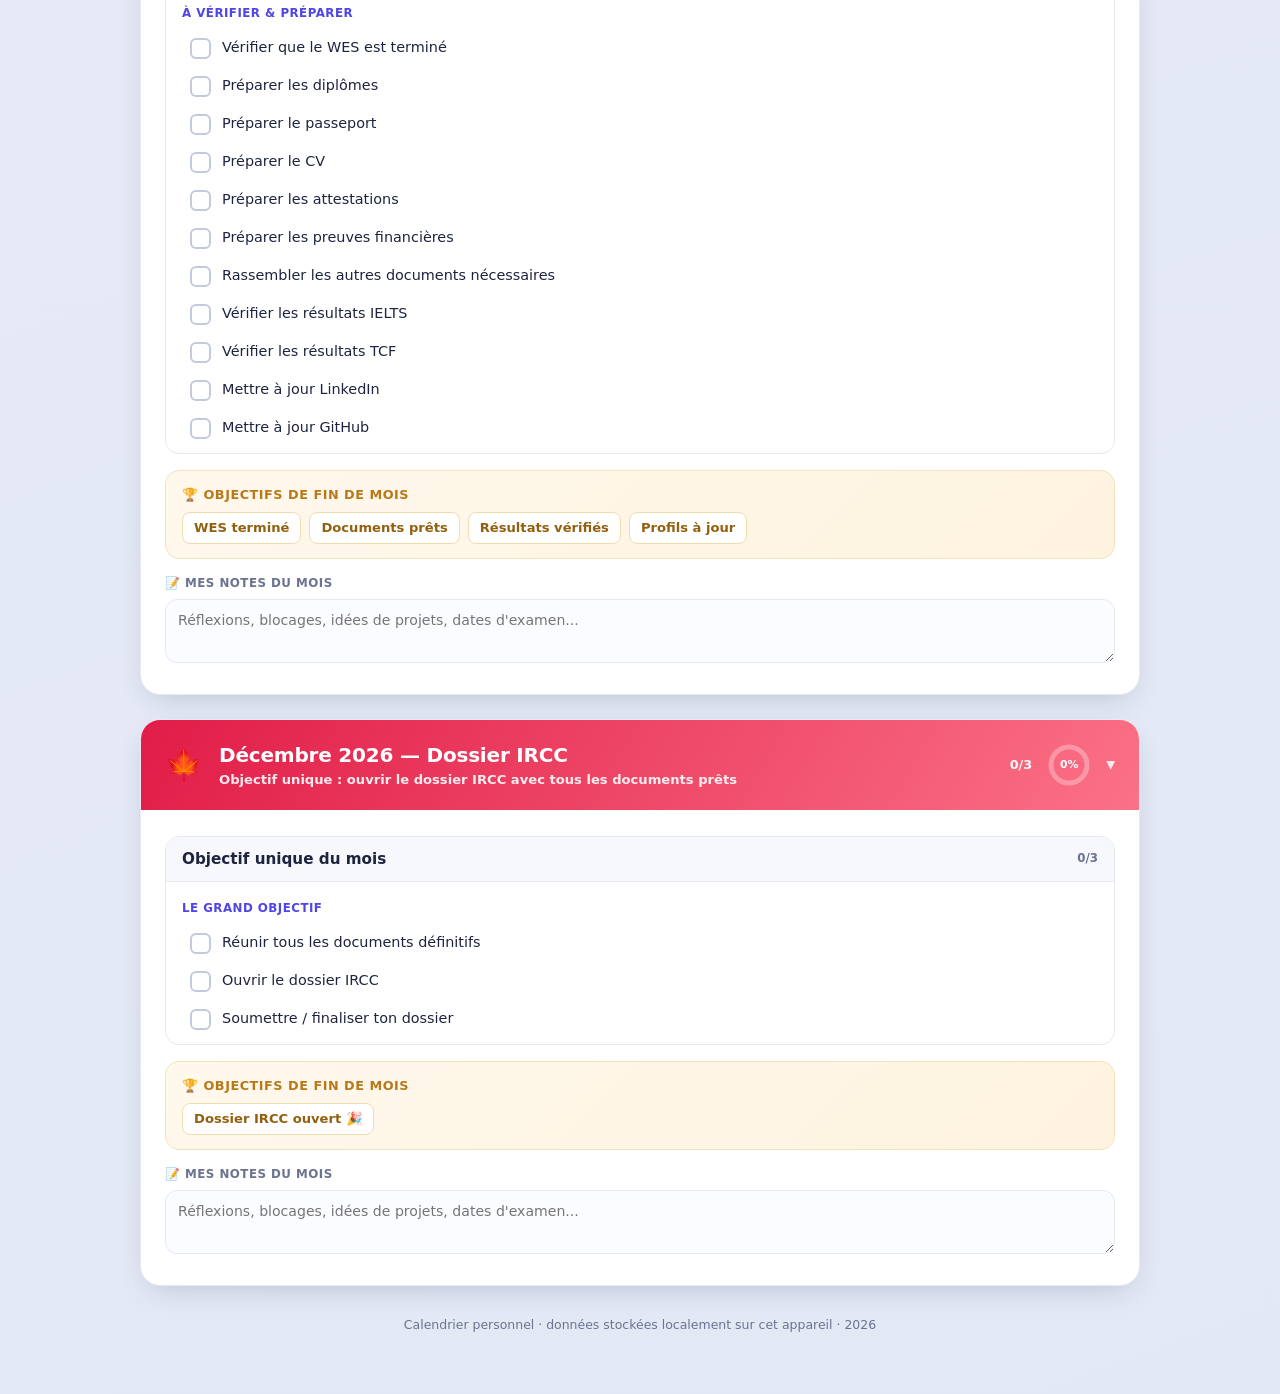
==== commit cd10ffe3: "Ajout section Ressources (SQL, Excel, Power BI, Tableau, Looker, BigQuery, IELTS, TCF) Co-Authored-B" ====
--- a/calendrier-suivi-2026.html
+++ b/calendrier-suivi-2026.html
@@ -131,6 +131,34 @@
     font-family:inherit;font-size:.88rem;resize:vertical;min-height:64px;color:var(--ink);background:#fbfcff}
   .notes textarea:focus{outline:none;border-color:var(--indigo)}
 
+  /* ===== Ressources ===== */
+  .resources{background:var(--card);border-radius:20px;box-shadow:var(--shadow);
+    border:1px solid var(--line);margin-bottom:26px;overflow:hidden}
+  .res-head{padding:18px 24px;cursor:pointer;display:flex;align-items:center;gap:14px;user-select:none;
+    background:linear-gradient(120deg,#0f172a,#334155);color:#fff}
+  .res-head .emoji{font-size:1.7rem}
+  .res-head .htxt{flex:1}
+  .res-head h2{font-size:1.15rem;font-weight:800}
+  .res-head .sub{font-size:.8rem;opacity:.85;font-weight:600}
+  .res-head .chev{transition:transform .3s;font-size:1.1rem;opacity:.85}
+  .resources.collapsed .chev{transform:rotate(-90deg)}
+  .res-body{padding:20px 24px 24px;display:grid;
+    grid-template-columns:repeat(auto-fill,minmax(255px,1fr));gap:16px}
+  .resources.collapsed .res-body{display:none}
+  .res-cat{border:1px solid var(--line);border-radius:14px;padding:14px 16px;background:#fbfcff}
+  .res-cat h5{font-size:.92rem;font-weight:800;margin-bottom:10px;display:flex;align-items:center;gap:8px;
+    padding-bottom:8px;border-bottom:1px solid var(--line)}
+  .res-cat ul{list-style:none}
+  .res-cat li{margin:8px 0;font-size:.86rem;line-height:1.45}
+  .res-cat a{color:var(--indigo);text-decoration:none;font-weight:700}
+  .res-cat a:hover{text-decoration:underline}
+  .res-cat .desc{color:var(--muted);font-weight:500;font-size:.8rem}
+  .free{display:inline-block;background:var(--green-soft);color:#0e9f6e;font-size:.62rem;font-weight:800;
+    padding:1px 6px;border-radius:5px;margin-left:4px;vertical-align:middle;text-transform:uppercase;letter-spacing:.03em}
+  .res-note{grid-column:1/-1;background:#fff8ec;border:1px solid #f6e2bd;border-radius:12px;padding:12px 16px;
+    font-size:.84rem;color:#92600f;line-height:1.5}
+  .res-note b{color:#7a4f0a}
+
   .footer{text-align:center;color:var(--muted);font-size:.78rem;margin-top:30px}
   .saved-flash{position:fixed;bottom:20px;left:50%;transform:translateX(-50%) translateY(20px);
     background:var(--ink);color:#fff;padding:10px 18px;border-radius:99px;font-size:.82rem;font-weight:700;
@@ -175,6 +203,134 @@
     <p>Ton plan de bataille sur 6 mois. <b>Coche chaque tâche dès qu'elle est faite</b> — ton avancement
     est sauvegardé automatiquement dans ce navigateur, même après fermeture. Clique sur l'en-tête d'un mois
     pour le replier. Routine de base : <b>Lundi → Jeudi, 19h–22h</b> · <b>Vendredi = repos complet</b>.</p>
+  </div>
+
+  <div class="resources" id="resources">
+    <div class="res-head" onclick="document.getElementById('resources').classList.toggle('collapsed')">
+      <span class="emoji">🔗</span>
+      <div class="htxt">
+        <h2>Ressources pour apprendre &amp; s'exercer</h2>
+        <div class="sub">Sites de référence (gratuits en priorité) · clique pour replier</div>
+      </div>
+      <span class="chev">▾</span>
+    </div>
+    <div class="res-body">
+
+      <div class="res-cat">
+        <h5>🗄️ SQL</h5>
+        <ul>
+          <li><a href="https://sqlbolt.com" target="_blank" rel="noopener">SQLBolt</a><span class="free">gratuit</span><br><span class="desc">Leçons interactives, idéal pour débuter</span></li>
+          <li><a href="https://mode.com/sql-tutorial/" target="_blank" rel="noopener">Mode SQL Tutorial</a><span class="free">gratuit</span></li>
+          <li><a href="https://sqlzoo.net" target="_blank" rel="noopener">SQLZoo</a><span class="free">gratuit</span></li>
+          <li><a href="https://leetcode.com/problemset/database/" target="_blank" rel="noopener">LeetCode — Database</a> <span class="desc">exercices</span></li>
+          <li><a href="https://www.hackerrank.com/domains/sql" target="_blank" rel="noopener">HackerRank — SQL</a></li>
+          <li><a href="https://datalemur.com/questions" target="_blank" rel="noopener">DataLemur</a> <span class="desc">questions d'entretien</span></li>
+          <li><a href="https://www.stratascratch.com" target="_blank" rel="noopener">StrataScratch</a> <span class="desc">cas réels</span></li>
+          <li><a href="https://www.w3schools.com/sql/" target="_blank" rel="noopener">W3Schools SQL</a> <span class="desc">référence</span></li>
+        </ul>
+      </div>
+
+      <div class="res-cat">
+        <h5>📊 Excel</h5>
+        <ul>
+          <li><a href="https://www.excel-easy.com" target="_blank" rel="noopener">Excel Easy</a><span class="free">gratuit</span><br><span class="desc">Cours complet pas à pas</span></li>
+          <li><a href="https://exceljet.net" target="_blank" rel="noopener">ExcelJet</a> <span class="desc">formules & raccourcis</span></li>
+          <li><a href="https://support.microsoft.com/fr-fr/excel" target="_blank" rel="noopener">Microsoft — Formation Excel</a> <span class="desc">officiel</span></li>
+          <li><a href="https://excel-exercises.com" target="_blank" rel="noopener">Excel Exercises</a><span class="free">gratuit</span></li>
+          <li><a href="https://chandoo.org" target="_blank" rel="noopener">Chandoo</a> <span class="desc">tableaux de bord</span></li>
+        </ul>
+      </div>
+
+      <div class="res-cat">
+        <h5>📈 Power BI &amp; DAX</h5>
+        <ul>
+          <li><a href="https://learn.microsoft.com/fr-fr/training/powerplatform/power-bi" target="_blank" rel="noopener">Microsoft Learn — Power BI</a><span class="free">gratuit</span><br><span class="desc">Parcours officiel</span></li>
+          <li><a href="https://learn.microsoft.com/fr-fr/credentials/certifications/power-bi-data-analyst-associate/" target="_blank" rel="noopener">Certification PL-300</a> <span class="desc">officiel</span></li>
+          <li><a href="https://dax.guide" target="_blank" rel="noopener">DAX Guide (SQLBI)</a> <span class="desc">référence fonctions</span></li>
+          <li><a href="https://www.sqlbi.com" target="_blank" rel="noopener">SQLBI</a> <span class="desc">tutoriels DAX</span></li>
+          <li><a href="https://www.youtube.com/@GuyInACube" target="_blank" rel="noopener">Guy in a Cube</a> <span class="desc">YouTube</span></li>
+        </ul>
+      </div>
+
+      <div class="res-cat">
+        <h5>📉 Tableau</h5>
+        <ul>
+          <li><a href="https://public.tableau.com" target="_blank" rel="noopener">Tableau Public</a><span class="free">gratuit</span><br><span class="desc">Outil gratuit + galerie d'inspiration</span></li>
+          <li><a href="https://www.tableau.com/learn/training" target="_blank" rel="noopener">Tableau — Vidéos de formation</a> <span class="desc">officiel</span></li>
+          <li><a href="https://www.makeovermonday.co.uk" target="_blank" rel="noopener">Makeover Monday</a> <span class="desc">défi hebdo</span></li>
+          <li><a href="https://workout-wednesday.com" target="_blank" rel="noopener">Workout Wednesday</a> <span class="desc">exercices</span></li>
+        </ul>
+      </div>
+
+      <div class="res-cat">
+        <h5>🔎 Looker Studio</h5>
+        <ul>
+          <li><a href="https://lookerstudio.google.com" target="_blank" rel="noopener">Looker Studio</a><span class="free">gratuit</span><br><span class="desc">Ex-Data Studio, dashboards en ligne</span></li>
+          <li><a href="https://support.google.com/looker-studio" target="_blank" rel="noopener">Aide & modèles Looker Studio</a> <span class="desc">officiel</span></li>
+          <li><a href="https://cloud.google.com/looker/docs" target="_blank" rel="noopener">Looker (LookML) — docs</a></li>
+        </ul>
+      </div>
+
+      <div class="res-cat">
+        <h5>☁️ BigQuery</h5>
+        <ul>
+          <li><a href="https://cloud.google.com/bigquery/docs/sandbox" target="_blank" rel="noopener">BigQuery Sandbox</a><span class="free">gratuit</span><br><span class="desc">Sans carte bancaire</span></li>
+          <li><a href="https://cloud.google.com/bigquery/public-data" target="_blank" rel="noopener">Jeux de données publics</a><span class="free">gratuit</span></li>
+          <li><a href="https://cloud.google.com/bigquery/docs" target="_blank" rel="noopener">Documentation BigQuery</a> <span class="desc">officiel</span></li>
+          <li><a href="https://www.cloudskillsboost.google" target="_blank" rel="noopener">Google Cloud Skills Boost</a></li>
+        </ul>
+      </div>
+
+      <div class="res-cat">
+        <h5>🇬🇧 IELTS (anglais)</h5>
+        <ul>
+          <li><a href="https://takeielts.britishcouncil.org/take-ielts/prepare" target="_blank" rel="noopener">British Council — Préparation</a><span class="free">gratuit</span><br><span class="desc">Tests & ressources officiels</span></li>
+          <li><a href="https://www.ielts.org/for-test-takers/sample-test-questions" target="_blank" rel="noopener">IELTS.org — Questions types</a> <span class="desc">officiel</span></li>
+          <li><a href="https://ielts.idp.com/prepare" target="_blank" rel="noopener">IDP — Préparation IELTS</a></li>
+          <li><a href="https://ieltsliz.com" target="_blank" rel="noopener">IELTS Liz</a> <span class="desc">conseils & modèles</span></li>
+          <li><a href="https://www.youtube.com/@e2ielts" target="_blank" rel="noopener">E2 IELTS</a> <span class="desc">YouTube</span></li>
+          <li><a href="https://learnenglish.britishcouncil.org" target="_blank" rel="noopener">LearnEnglish</a><span class="free">gratuit</span> <span class="desc">listening / reading</span></li>
+        </ul>
+      </div>
+
+      <div class="res-cat">
+        <h5>🇫🇷 TCF (français)</h5>
+        <ul>
+          <li><a href="https://www.france-education-international.fr/test/tcf-canada" target="_blank" rel="noopener">France Éducation int. — TCF Canada</a> <span class="desc">concepteur officiel</span></li>
+          <li><a href="https://apprendre.tv5monde.com" target="_blank" rel="noopener">TV5Monde — Apprendre le français</a><span class="free">gratuit</span></li>
+          <li><a href="https://francaisfacile.rfi.fr" target="_blank" rel="noopener">RFI — Le français facile</a><span class="free">gratuit</span></li>
+          <li><a href="https://www.lepointdufle.net" target="_blank" rel="noopener">Le Point du FLE</a><span class="free">gratuit</span> <span class="desc">annuaire d'exercices</span></li>
+          <li><a href="https://www.prepmyfuture.com/tcf" target="_blank" rel="noopener">PrepMyFuture — TCF Canada</a> <span class="desc">partiellement gratuit</span></li>
+        </ul>
+      </div>
+
+      <div class="res-cat">
+        <h5>📁 Données &amp; projets</h5>
+        <ul>
+          <li><a href="https://www.kaggle.com" target="_blank" rel="noopener">Kaggle</a><span class="free">gratuit</span><br><span class="desc">Datasets pour ton portfolio</span></li>
+          <li><a href="https://www.kaggle.com/learn" target="_blank" rel="noopener">Kaggle Learn</a><span class="free">gratuit</span> <span class="desc">micro-cours</span></li>
+          <li><a href="https://www.mavenanalytics.io/data-playground" target="_blank" rel="noopener">Maven — Data Playground</a></li>
+          <li><a href="https://www.data.gouv.fr" target="_blank" rel="noopener">data.gouv.fr</a> <span class="desc">données ouvertes FR</span></li>
+          <li><a href="https://datasetsearch.research.google.com" target="_blank" rel="noopener">Google Dataset Search</a></li>
+        </ul>
+      </div>
+
+      <div class="res-cat">
+        <h5>🍁 Admin Canada</h5>
+        <ul>
+          <li><a href="https://www.wes.org/ca/" target="_blank" rel="noopener">WES Canada</a> <span class="desc">équivalence des diplômes</span></li>
+          <li><a href="https://www.canada.ca/fr/immigration-refugies-citoyennete.html" target="_blank" rel="noopener">IRCC</a> <span class="desc">immigration, officiel</span></li>
+          <li><a href="https://www.canada.ca/fr/immigration-refugies-citoyennete/services/immigrer-canada/entree-express.html" target="_blank" rel="noopener">Entrée express</a> <span class="desc">officiel</span></li>
+        </ul>
+      </div>
+
+      <div class="res-note">
+        ⚠️ <b>Deux points importants pour ton projet Canada :</b><br>
+        • Pour l'immigration IRCC, c'est l'<b>IELTS General Training</b> qu'il faut passer (et non l'Academic, réservé aux études).<br>
+        • Côté français, vise bien le <b>TCF Canada</b> précisément — c'est la version reconnue par IRCC.
+      </div>
+
+    </div>
   </div>
 
   <div id="calendar"></div>
